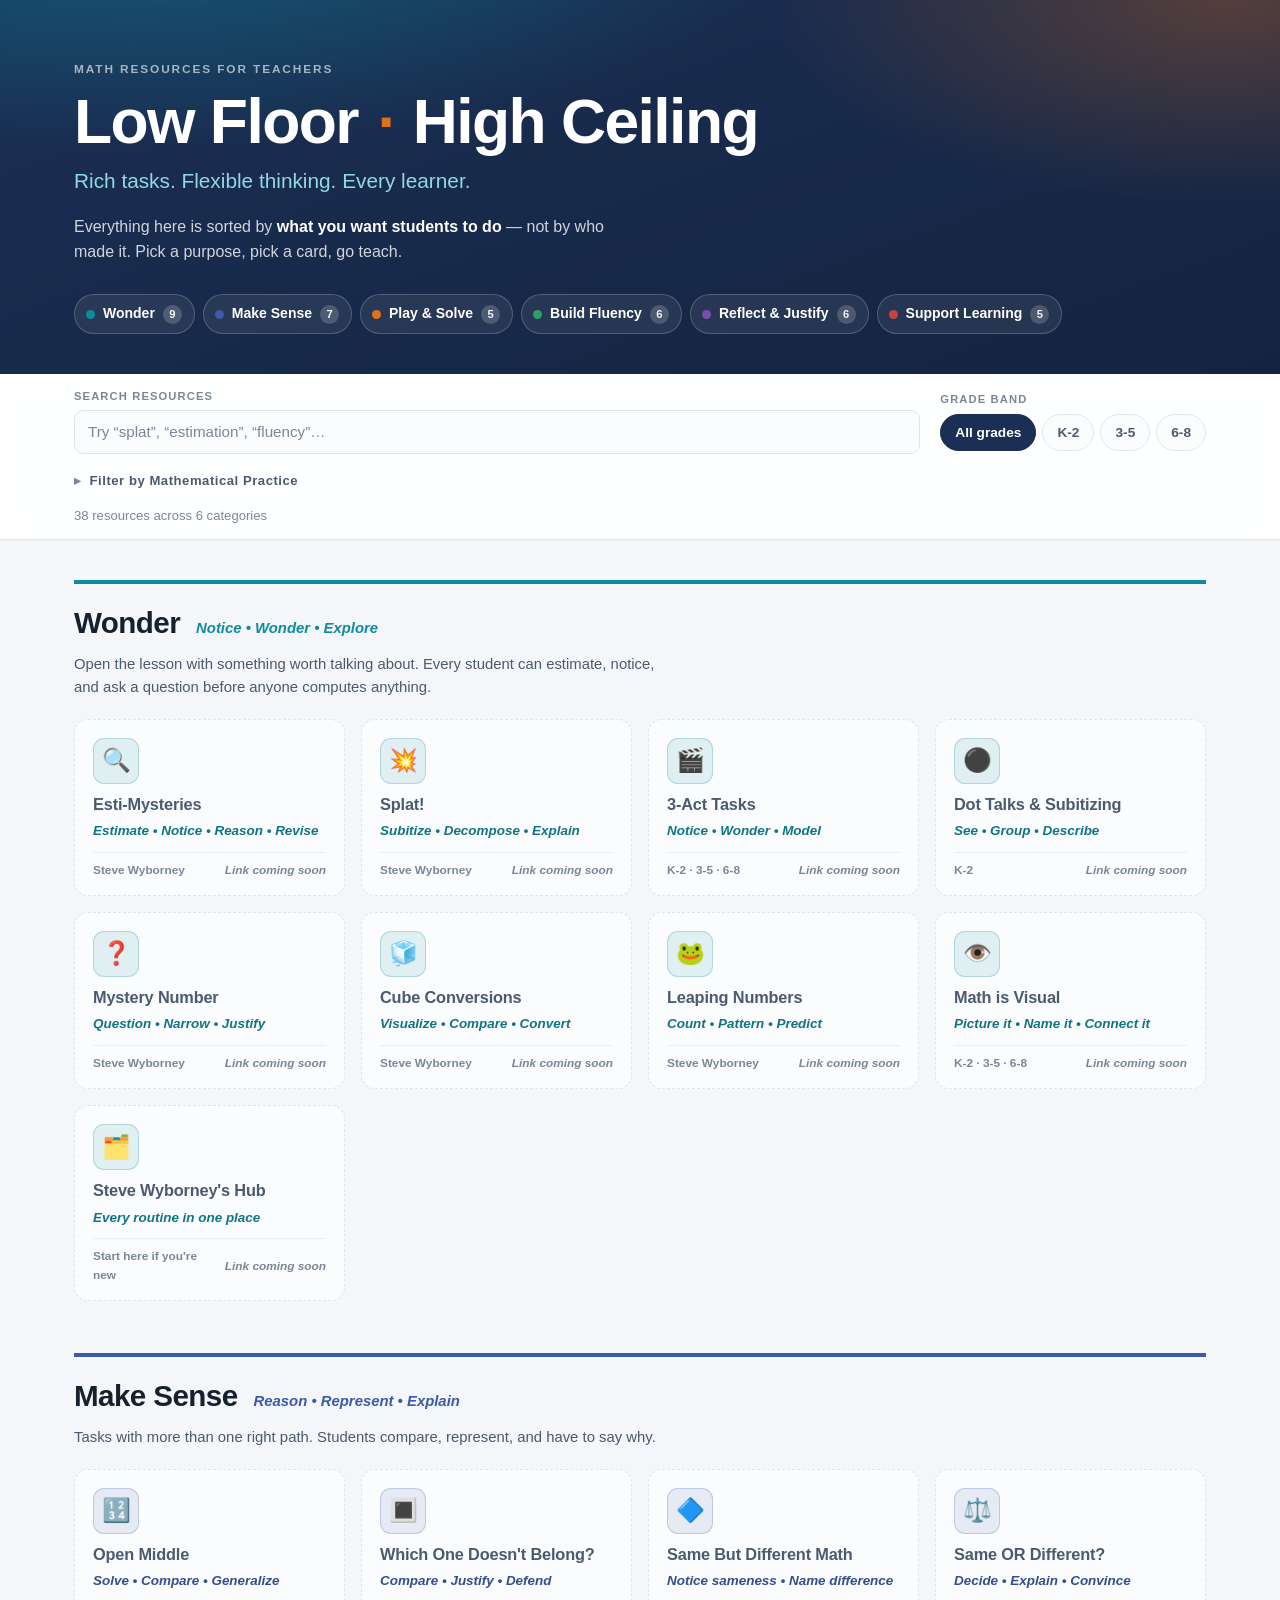
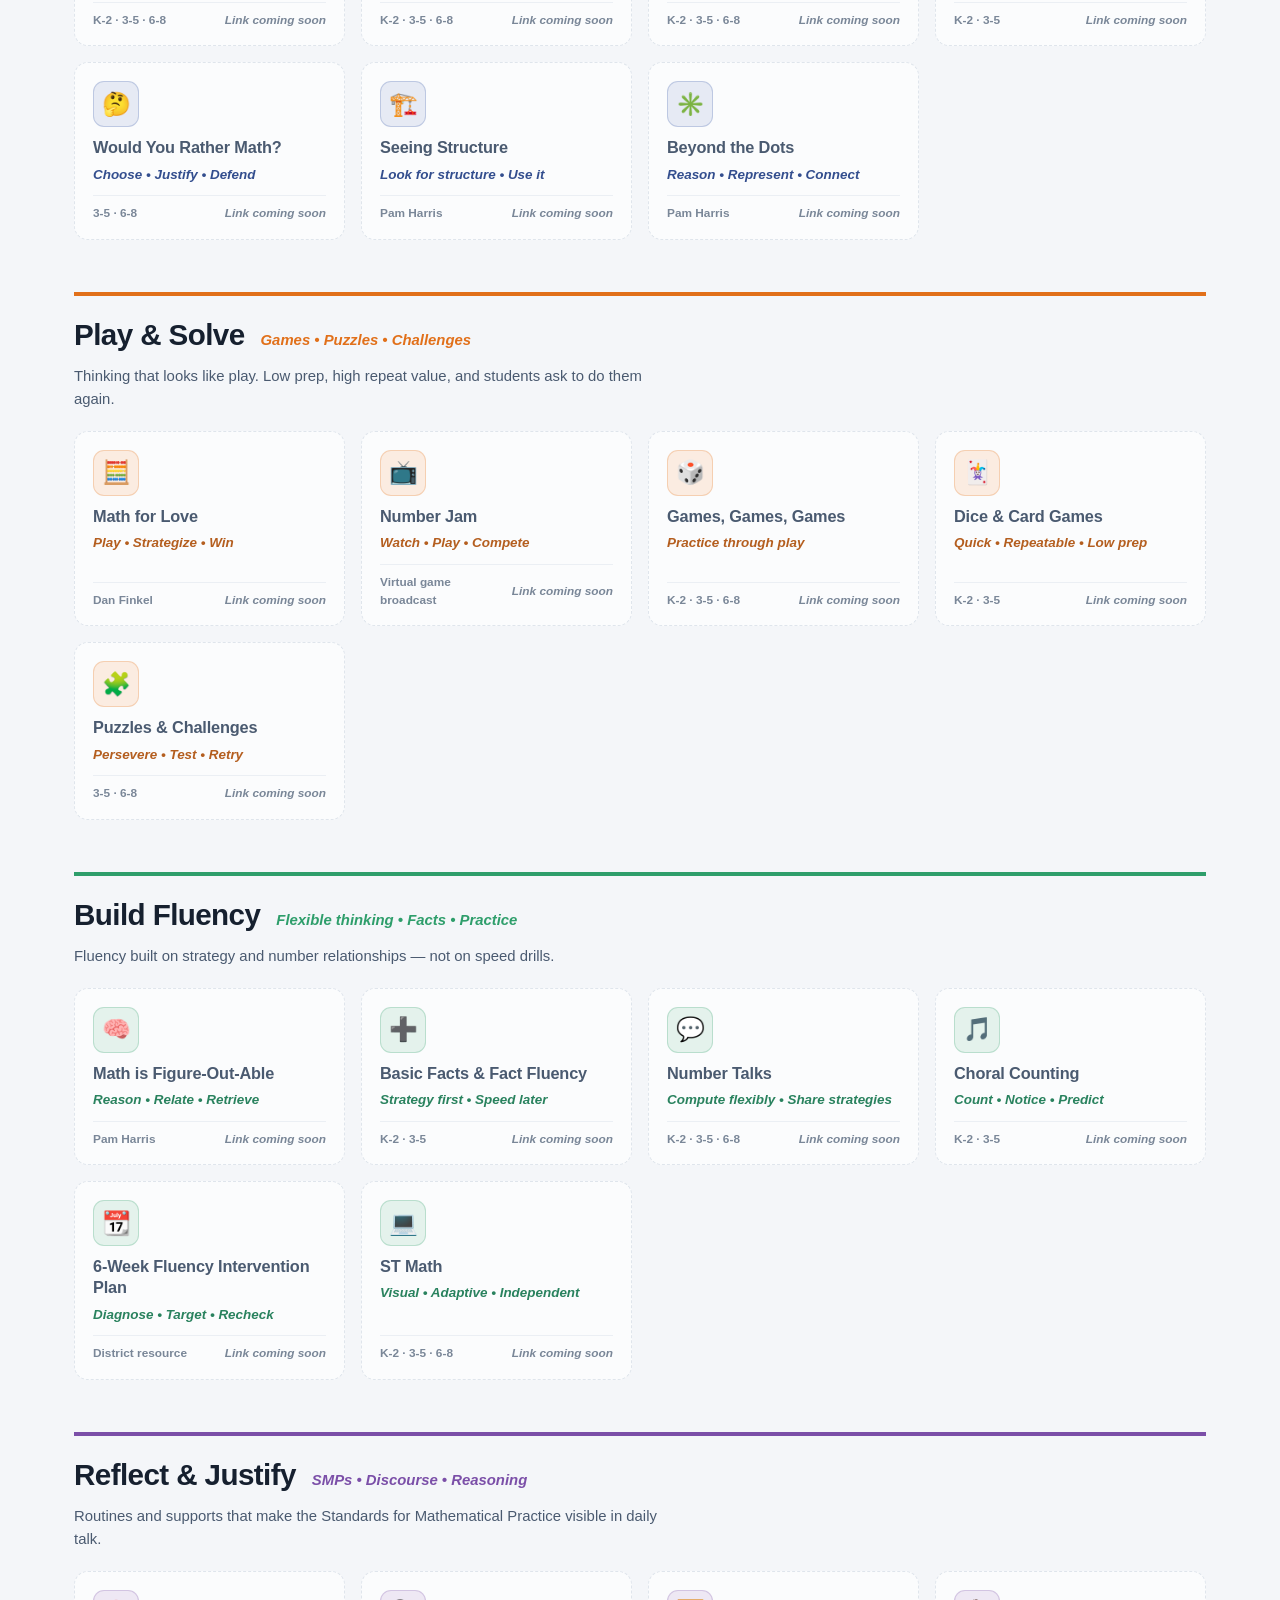
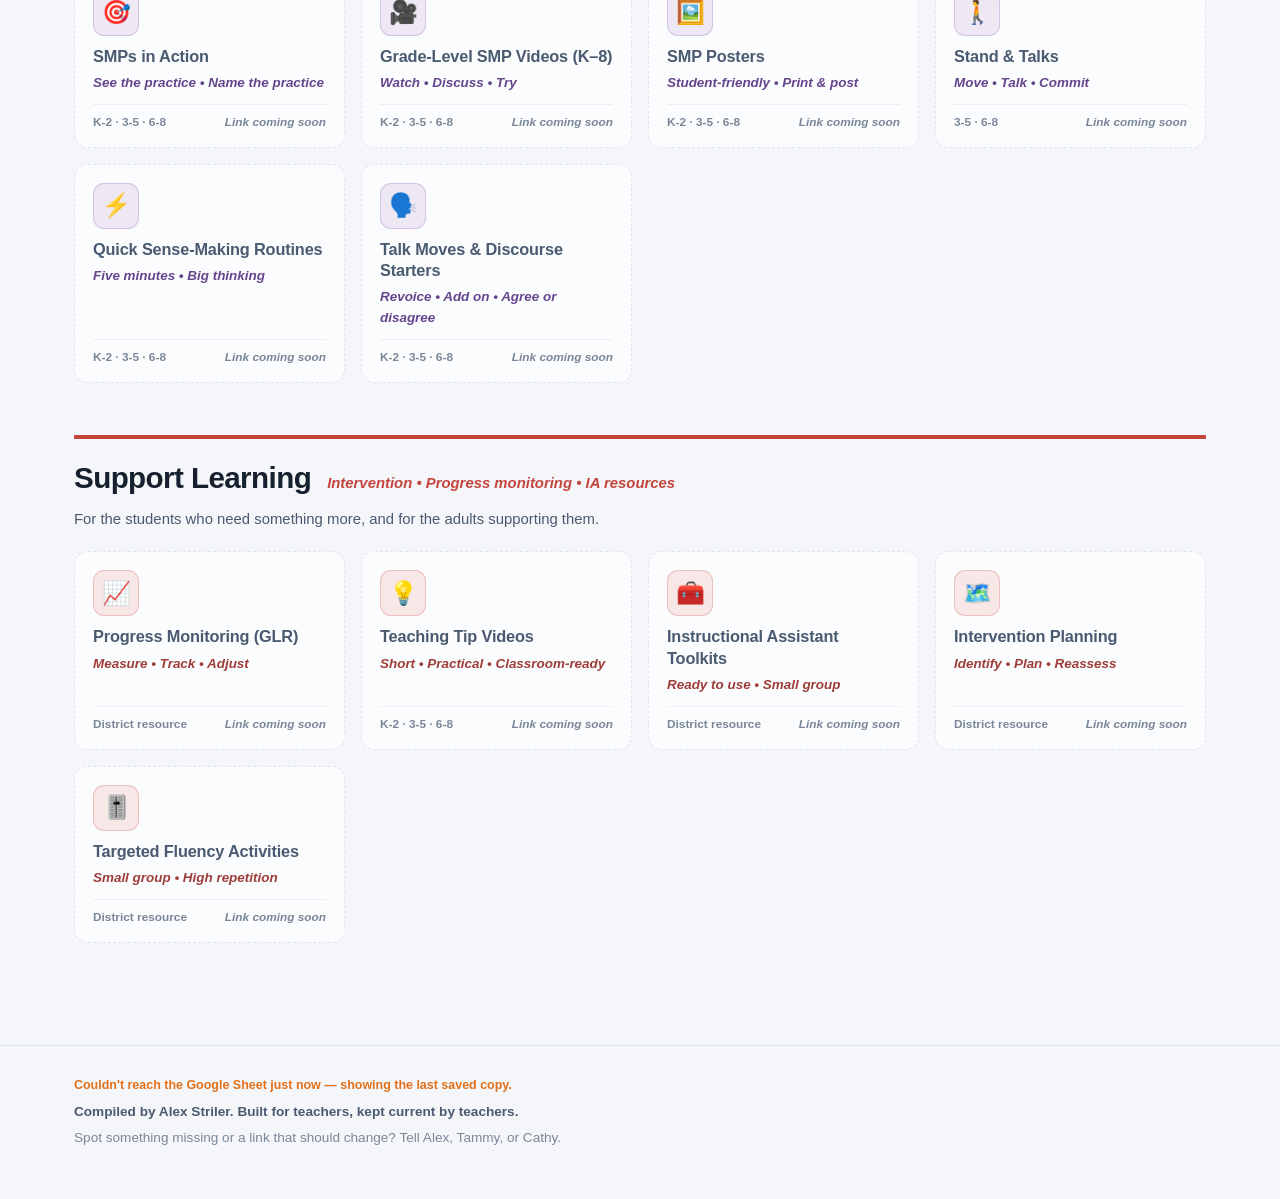
==== index.html @ d96eeb0e "Low Floor / High Ceiling teacher resource page Replaces the old Canva page with a structure organize" ====
<!doctype html>
<html lang="en">
<head>
<meta charset="utf-8">
<meta name="viewport" content="width=device-width, initial-scale=1">
<title>Low Floor · High Ceiling — Math Resources for Teachers</title>
<meta name="description" content="Math routines, tasks, games and supports for K–8 teachers, organized by what you want students to do.">
<link rel="stylesheet" href="assets/styles.css">
<link rel="icon" href="data:image/svg+xml,<svg xmlns='http://www.w3.org/2000/svg' viewBox='0 0 100 100'><text y='.9em' font-size='90'>📐</text></svg>">
</head>
<body>

<a class="skip-link" href="#main">Skip to resources</a>

<header class="hero">
  <div class="wrap">
    <p class="hero__eyebrow">Math Resources for Teachers</p>
    <h1 class="hero__title">Low Floor <span aria-hidden="true">·</span> High Ceiling</h1>
    <p class="hero__sub">Rich tasks. Flexible thinking. Every learner.</p>
    <p class="hero__lede">Everything here is sorted by <strong>what you want students to do</strong> &mdash; not by who made it. Pick a purpose, pick a card, go teach.</p>
    <nav class="jumpnav" id="jumpnav" aria-label="Jump to a category"></nav>
  </div>
</header>

<div class="controls" id="controls">
  <div class="wrap controls__inner">

    <div class="controls__row controls__row--primary">
      <div class="search">
        <label class="search__label" for="search">Search resources</label>
        <input type="search" id="search" class="search__input" placeholder="Try “splat”, “estimation”, “fluency”…" autocomplete="off">
      </div>

      <div class="filtergroup" role="group" aria-label="Filter by grade band">
        <span class="filtergroup__label">Grade band</span>
        <div class="chips" id="grade-chips"></div>
      </div>

      <button type="button" class="btn-clear" id="clear" hidden>Clear filters</button>
    </div>

    <details class="smp" id="smp-details">
      <summary class="smp__summary">
        <span class="smp__summary-text">Filter by Mathematical Practice</span>
        <span class="smp__count" id="smp-count" hidden></span>
      </summary>
      <div class="smp__body">
        <p class="smp__intro">The 8 Standards for Mathematical Practice. Choose one to see every resource that builds it.</p>
        <div class="chips chips--smp" id="smp-chips" role="group" aria-label="Filter by Standard for Mathematical Practice"></div>
      </div>
    </details>

    <p class="resultcount" id="resultcount" role="status" aria-live="polite"></p>
  </div>
</div>

<main id="main">
  <div class="wrap">
    <div id="sections"></div>

    <p class="noresults" id="noresults" hidden>
      Nothing matches those filters yet.
      <button type="button" class="linkbtn" id="noresults-clear">Clear them and start over</button>
    </p>
  </div>
</main>

<footer class="footer">
  <div class="wrap">
    <p class="footer__status" id="datastatus"></p>
    <p class="footer__credit">Compiled by Alex Striler. Built for teachers, kept current by teachers.</p>
    <p class="footer__note">Spot something missing or a link that should change? Tell Alex, Tammy, or Cathy.</p>
  </div>
</footer>

<script src="data/fallback.js"></script>
<script src="assets/app.js"></script>
</body>
</html>
---- assets/styles.css ----
/* ==========================================================================
   TAMKAT — Low Floor / High Ceiling
   Design notes: navy + teal + orange, carried over from the original Canva
   page so it still feels like the same resource, but on a calmer grid.
   ========================================================================== */

:root {
  --navy:        #1B2F55;
  --navy-deep:   #142440;
  --teal:        #0E8C9E;
  --orange:      #E1701A;

  --bg:          #F4F6F9;
  --surface:     #FFFFFF;
  --surface-alt: #FBFCFD;
  --ink:         #16202F;
  --ink-soft:    #4A5A70;
  --ink-faint:   #7A8798;
  --line:        #DFE5EC;
  --line-soft:   #EBEFF4;

  --accent:      var(--teal);

  --radius:      14px;
  --radius-sm:   9px;
  --shadow:      0 1px 2px rgba(20, 36, 64, .06), 0 4px 14px rgba(20, 36, 64, .06);
  --shadow-lift: 0 4px 8px rgba(20, 36, 64, .09), 0 14px 30px rgba(20, 36, 64, .12);

  --wrap:        1180px;
  --font: "Inter", -apple-system, BlinkMacSystemFont, "Segoe UI", Roboto, "Helvetica Neue", Arial, sans-serif;
}

@media (prefers-color-scheme: dark) {
  :root {
    --bg:          #10161F;
    --surface:     #1A222E;
    --surface-alt: #202936;
    --ink:         #EAEFF6;
    --ink-soft:    #AEBCCD;
    --ink-faint:   #8494A8;
    --line:        #2C384A;
    --line-soft:   #232E3D;
    --navy:        #16243D;
    --navy-deep:   #0E1727;
    --shadow:      0 1px 2px rgba(0,0,0,.4), 0 4px 14px rgba(0,0,0,.3);
    --shadow-lift: 0 4px 8px rgba(0,0,0,.45), 0 14px 30px rgba(0,0,0,.45);
  }
}

*, *::before, *::after { box-sizing: border-box; }

body {
  margin: 0;
  font-family: var(--font);
  background: var(--bg);
  color: var(--ink);
  line-height: 1.55;
  -webkit-font-smoothing: antialiased;
}

.wrap { width: 100%; max-width: var(--wrap); margin: 0 auto; padding: 0 24px; }

.skip-link {
  position: absolute; left: -9999px; top: 0;
  background: var(--orange); color: #fff; padding: 12px 18px; z-index: 100;
  border-radius: 0 0 var(--radius-sm) 0; font-weight: 600; text-decoration: none;
}
.skip-link:focus { left: 0; }

:where(a, button, input, summary):focus-visible {
  outline: 3px solid var(--orange);
  outline-offset: 3px;
  border-radius: 4px;
}

/* ---------- Hero ---------------------------------------------------------- */

.hero {
  background:
    radial-gradient(1100px 420px at 12% -30%, rgba(14,140,158,.55), transparent 62%),
    radial-gradient(760px 340px at 96% 0%, rgba(225,112,26,.30), transparent 60%),
    linear-gradient(160deg, var(--navy) 0%, var(--navy-deep) 100%);
  color: #fff;
  padding: 60px 0 40px;
}

.hero__eyebrow {
  margin: 0 0 12px;
  font-size: .74rem; font-weight: 700; letter-spacing: .16em; text-transform: uppercase;
  color: rgba(255,255,255,.62);
}

.hero__title {
  margin: 0;
  font-size: clamp(2.1rem, 6vw, 3.9rem);
  font-weight: 800; letter-spacing: -.025em; line-height: 1.03;
}
.hero__title span { color: var(--orange); padding: 0 .06em; }

.hero__sub {
  margin: 10px 0 0;
  font-size: clamp(1rem, 2.3vw, 1.3rem);
  font-weight: 500; color: #8FD9E3;
}

.hero__lede {
  margin: 18px 0 0;
  max-width: 62ch;
  color: rgba(255,255,255,.80);
  font-size: 1rem;
}
.hero__lede strong { color: #fff; font-weight: 650; }

.jumpnav { display: flex; flex-wrap: wrap; gap: 8px; margin-top: 30px; }

/* Each pill is also a hover menu. z-index has to beat the sticky filter bar
   (20) so the bubble isn't clipped by it. */
.catnav__item { position: relative; z-index: 1; }
.catnav__item:hover,
.catnav__item:focus-within,
.catnav__item.is-open { z-index: 50; }

.catnav__pill {
  display: inline-flex; align-items: center; gap: 8px;
  padding: 8px 12px 8px 11px;
  border: 1px solid rgba(255,255,255,.20);
  border-radius: 999px;
  background: rgba(255,255,255,.07);
  color: #fff; text-decoration: none;
  font-size: .875rem; font-weight: 600;
  transition: background .15s ease, border-color .15s ease, transform .15s ease;
}

.catnav__item:hover .catnav__pill,
.catnav__item:focus-within .catnav__pill,
.catnav__item.is-open .catnav__pill {
  background: color-mix(in srgb, var(--cat) 60%, transparent);
  border-color: color-mix(in srgb, var(--cat) 90%, #fff);
  transform: translateY(-1px);
}

.catnav__pill .dot { width: 9px; height: 9px; border-radius: 50%; background: var(--dot, #fff); flex: none; }

.catnav__badge {
  font-size: .7rem; font-weight: 800;
  min-width: 19px; text-align: center;
  padding: 1px 6px; border-radius: 999px;
  background: rgba(255,255,255,.18); color: rgba(255,255,255,.92);
}

/* ---------- The bubble ---------- */

.catnav__pop {
  position: absolute; top: calc(100% + 10px); left: 0;
  width: min(340px, calc(100vw - 40px));
  padding: 14px 8px 8px;
  background: var(--surface);
  color: var(--ink);
  border: 1px solid var(--line);
  border-radius: var(--radius);
  box-shadow: 0 10px 20px rgba(10,20,40,.16), 0 24px 60px rgba(10,20,40,.28);
  opacity: 0; visibility: hidden;
  transform: translateY(-6px);
  transition: opacity .14s ease, transform .14s ease, visibility .14s;
  border-top: 4px solid var(--cat);
}

.catnav__item:hover .catnav__pop,
.catnav__item:focus-within .catnav__pop,
.catnav__item.is-open .catnav__pop {
  opacity: 1; visibility: visible; transform: translateY(0);
}

/* little arrow pointing back at the pill */
.catnav__pop::before {
  content: ""; position: absolute; top: -7px; left: 22px;
  width: 12px; height: 12px;
  background: var(--cat);
  clip-path: polygon(50% 0, 100% 100%, 0 100%);
}

.catnav__popsub {
  margin: 0 8px 8px;
  font-size: .72rem; font-weight: 800; letter-spacing: .08em; text-transform: uppercase;
  color: var(--cat);
}

.catnav__list {
  list-style: none; margin: 0; padding: 0;
  max-height: min(70vh, 520px); overflow-y: auto;
}

.catnav__row {
  display: flex; align-items: center; gap: 10px; width: 100%;
  padding: 7px 8px;
  border: 0; border-radius: var(--radius-sm);
  background: none; text-align: left;
  font: inherit; color: inherit; text-decoration: none;
  cursor: pointer;
}
.catnav__row:hover { background: color-mix(in srgb, var(--cat) 11%, var(--surface)); }

.catnav__rowicon { font-size: 1.05rem; flex: none; width: 22px; text-align: center; }
.catnav__rowtext { display: flex; flex-direction: column; min-width: 0; flex: 1; }
.catnav__rowtitle { font-size: .875rem; font-weight: 650; line-height: 1.25; }
.catnav__rowlens {
  font-size: .74rem; font-style: italic;
  color: var(--ink-faint);
  overflow: hidden; text-overflow: ellipsis; white-space: nowrap;
}

.catnav__soon {
  flex: none;
  font-size: .62rem; font-weight: 800; letter-spacing: .06em; text-transform: uppercase;
  color: var(--ink-faint);
  border: 1px solid var(--line); border-radius: 4px; padding: 1px 5px;
}

.catnav__none { padding: 8px; font-size: .84rem; color: var(--ink-faint); }

.catnav__all {
  display: block; margin-top: 6px; padding: 9px 8px 6px;
  border-top: 1px solid var(--line-soft);
  font-size: .78rem; font-weight: 700;
  color: var(--cat); text-decoration: none;
}
.catnav__all:hover { text-decoration: underline; }

/* Landing on a card from the bubble — a brief pulse so you spot it. */
@keyframes cardflash {
  0%   { box-shadow: 0 0 0 0 color-mix(in srgb, var(--cat) 70%, transparent); }
  100% { box-shadow: 0 0 0 14px transparent; }
}
.card--flash {
  animation: cardflash 1.1s ease-out 2;
  border-color: var(--cat);
}

/* ---------- Controls ------------------------------------------------------ */

.controls {
  position: sticky; top: 0; z-index: 20;
  background: color-mix(in srgb, var(--surface) 92%, transparent);
  backdrop-filter: saturate(160%) blur(10px);
  border-bottom: 1px solid var(--line);
  box-shadow: 0 1px 0 rgba(20,36,64,.03);
}

.controls__inner { padding-top: 14px; padding-bottom: 12px; }

.controls__row--primary {
  display: flex; flex-wrap: wrap; align-items: center; gap: 14px 20px;
}

.search { flex: 1 1 260px; min-width: 220px; position: relative; }
.search__label {
  display: block; font-size: .7rem; font-weight: 700; letter-spacing: .1em;
  text-transform: uppercase; color: var(--ink-faint); margin-bottom: 5px;
}
.search__input {
  width: 100%;
  padding: 9px 13px;
  font: inherit; font-size: .95rem;
  color: var(--ink);
  background: var(--surface-alt);
  border: 1.5px solid var(--line);
  border-radius: var(--radius-sm);
}
.search__input::placeholder { color: var(--ink-faint); }
.search__input:focus { border-color: var(--teal); background: var(--surface); }

.filtergroup__label {
  display: block; font-size: .7rem; font-weight: 700; letter-spacing: .1em;
  text-transform: uppercase; color: var(--ink-faint); margin-bottom: 5px;
}

.chips { display: flex; flex-wrap: wrap; gap: 6px; }

.chip {
  font: inherit; font-size: .855rem; font-weight: 600;
  padding: 7px 14px;
  border: 1.5px solid var(--line);
  border-radius: 999px;
  background: var(--surface-alt);
  color: var(--ink-soft);
  cursor: pointer;
  transition: border-color .13s ease, background .13s ease, color .13s ease;
  white-space: nowrap;
}
.chip:hover { border-color: var(--ink-faint); color: var(--ink); }
.chip[aria-pressed="true"] {
  background: var(--navy); border-color: var(--navy); color: #fff;
}
@media (prefers-color-scheme: dark) {
  .chip[aria-pressed="true"] { background: var(--teal); border-color: var(--teal); color: #06222A; }
}

.chips--smp .chip { padding: 6px 12px; font-size: .82rem; }
.chip__num { font-weight: 800; margin-right: 6px; opacity: .85; }

.btn-clear {
  font: inherit; font-size: .85rem; font-weight: 650;
  padding: 8px 15px;
  border-radius: 999px;
  border: 1.5px solid var(--orange);
  background: transparent; color: var(--orange);
  cursor: pointer; align-self: flex-end;
}
.btn-clear:hover { background: var(--orange); color: #fff; }

.smp { margin-top: 12px; }
.smp__summary {
  display: inline-flex; align-items: center; gap: 8px;
  cursor: pointer; list-style: none;
  font-size: .82rem; font-weight: 700; letter-spacing: .04em;
  color: var(--ink-soft);
  padding: 5px 0;
}
.smp__summary::-webkit-details-marker { display: none; }
.smp__summary::before {
  content: "▸"; font-size: .8rem; color: var(--ink-faint);
  transition: transform .15s ease; display: inline-block;
}
.smp[open] .smp__summary::before { transform: rotate(90deg); }
.smp__summary:hover { color: var(--ink); }
.smp__count {
  background: var(--orange); color: #fff;
  border-radius: 999px; padding: 1px 8px; font-size: .72rem; font-weight: 800;
}
.smp__body { padding: 4px 0 10px 18px; }
.smp__intro { margin: 0 0 9px; font-size: .82rem; color: var(--ink-faint); }

.resultcount {
  margin: 10px 0 0;
  font-size: .82rem; color: var(--ink-faint);
  min-height: 1.2em;
}

/* ---------- Sections ------------------------------------------------------ */

main { padding: 40px 0 20px; }

.section { margin-bottom: 52px; scroll-margin-top: 150px; }
.section[hidden] { display: none; }

.section__head {
  border-top: 4px solid var(--cat, var(--teal));
  padding-top: 16px;
  margin-bottom: 20px;
}

.section__headline {
  display: flex; flex-wrap: wrap; align-items: baseline; gap: 4px 16px;
}

.section__title {
  margin: 0;
  font-size: clamp(1.35rem, 3.2vw, 1.85rem);
  font-weight: 800; letter-spacing: -.02em;
  color: var(--ink);
}

.section__subtitle {
  margin: 0;
  font-size: .93rem; font-weight: 650; font-style: italic;
  color: var(--cat, var(--teal));
}

.section__blurb {
  margin: 7px 0 0;
  max-width: 72ch;
  font-size: .93rem; color: var(--ink-soft);
}

.grid {
  display: grid;
  grid-template-columns: repeat(auto-fill, minmax(258px, 1fr));
  gap: 16px;
}

/* ---------- Cards --------------------------------------------------------- */

.card {
  display: flex; flex-direction: column;
  gap: 10px;
  padding: 18px 18px 16px;
  background: var(--surface);
  border: 1px solid var(--line);
  border-radius: var(--radius);
  box-shadow: var(--shadow);
  text-decoration: none;
  color: inherit;
  position: relative;
  overflow: hidden;
  transition: transform .16s ease, box-shadow .16s ease, border-color .16s ease;
}

.card::before {
  content: ""; position: absolute; inset: 0 auto 0 0; width: 4px;
  background: var(--cat, var(--teal));
  opacity: 0; transition: opacity .16s ease;
}

a.card:hover {
  transform: translateY(-3px);
  box-shadow: var(--shadow-lift);
  border-color: color-mix(in srgb, var(--cat, var(--teal)) 45%, var(--line));
}
a.card:hover::before { opacity: 1; }

.card__icon {
  width: 46px; height: 46px; flex: none;
  display: grid; place-items: center;
  font-size: 1.45rem; line-height: 1;
  border-radius: 11px;
  background: color-mix(in srgb, var(--cat, var(--teal)) 13%, var(--surface));
  border: 1px solid color-mix(in srgb, var(--cat, var(--teal)) 24%, transparent);
}

.card__title {
  margin: 0;
  font-size: 1.02rem; font-weight: 700; letter-spacing: -.01em;
  line-height: 1.3;
}

.card__lens {
  margin: -4px 0 0;
  font-size: .84rem; font-style: italic; font-weight: 550;
  color: color-mix(in srgb, var(--cat, var(--teal)) 78%, var(--ink));
}

.card__foot {
  margin-top: auto; padding-top: 8px;
  display: flex; align-items: center; justify-content: space-between; gap: 10px;
  border-top: 1px solid var(--line-soft);
  font-size: .74rem; color: var(--ink-faint);
}

.card__note { font-weight: 600; }

.card__go {
  font-weight: 700; color: var(--cat, var(--teal));
  white-space: nowrap;
}

.card__tags { display: flex; flex-wrap: wrap; gap: 4px; }
.tag {
  font-size: .68rem; font-weight: 700; letter-spacing: .03em;
  padding: 2px 7px; border-radius: 5px;
  background: var(--surface-alt); border: 1px solid var(--line-soft);
  color: var(--ink-faint);
}
.tag--on {
  background: color-mix(in srgb, var(--orange) 15%, var(--surface));
  border-color: color-mix(in srgb, var(--orange) 40%, transparent);
  color: var(--orange);
}

/* Cards with no link yet — visibly "not ready", but still findable */
.card--nolink {
  border-style: dashed;
  background: var(--surface-alt);
  box-shadow: none;
}
.card--nolink .card__title { color: var(--ink-soft); }
.card--nolink .card__go { color: var(--ink-faint); font-weight: 600; font-style: italic; }

/* Filtered-out categories shrink to a whisper rather than eating the screen. */
.section--empty { margin-bottom: 26px; }
.section--empty .section__head { margin-bottom: 8px; opacity: .55; }
.section--empty .section__blurb { display: none; }
.section--empty .section__title { font-size: 1.15rem; }

.section__empty {
  margin: 0;
  font-size: .84rem; font-style: italic; color: var(--ink-faint);
}

.noresults {
  text-align: center; padding: 60px 20px;
  font-size: 1.05rem; color: var(--ink-soft);
}

.linkbtn {
  font: inherit; font-size: inherit; font-weight: 700;
  background: none; border: 0; padding: 0;
  color: var(--orange); cursor: pointer; text-decoration: underline;
}

/* ---------- Footer -------------------------------------------------------- */

.footer {
  margin-top: 30px;
  padding: 30px 0 46px;
  border-top: 1px solid var(--line);
  color: var(--ink-faint);
  font-size: .85rem;
}
.footer p { margin: 0 0 5px; }
.footer__credit { font-weight: 650; color: var(--ink-soft); }
.footer__status { font-size: .78rem; }
.footer__status.is-stale { color: var(--orange); font-weight: 650; }

/* ---------- Small screens ------------------------------------------------- */

@media (max-width: 620px) {
  .wrap { padding: 0 16px; }
  .hero { padding: 40px 0 30px; }
  .hero__lede { font-size: .93rem; }
  .controls { position: static; }
  .controls__row--primary { gap: 12px; }
  .btn-clear { align-self: flex-start; }
  .grid { grid-template-columns: 1fr; gap: 10px; }
  .section { margin-bottom: 40px; }
  .card { padding: 14px 15px 12px; gap: 8px; }
  /* On phones the bubble anchors to the whole pill group instead of one pill,
     so it can't overflow the right edge of the screen. */
  .jumpnav { position: relative; }
  .catnav__item { position: static; }
  .catnav__pop { left: 0; right: 0; width: auto; }
  .catnav__pop::before { display: none; }
  .card__icon { width: 38px; height: 38px; font-size: 1.2rem; border-radius: 9px; }
}

/* ---------- Print --------------------------------------------------------- */

@media print {
  .controls, .jumpnav, .skip-link, .noresults, .btn-clear, .catnav__pop { display: none !important; }
  body { background: #fff; color: #000; }
  .hero { background: #fff; color: #000; padding: 0 0 18px; border-bottom: 2px solid #000; }
  .hero__title, .hero__lede strong { color: #000; }
  .hero__sub, .hero__lede, .hero__eyebrow { color: #333; }
  .grid { grid-template-columns: repeat(2, 1fr); gap: 8px; }
  .card { break-inside: avoid; box-shadow: none; border: 1px solid #999; padding: 10px; }
  .card__icon { display: none; }
  a.card::after { content: " (" attr(href) ")"; font-size: .65rem; color: #555; word-break: break-all; }
  .section { margin-bottom: 22px; }
}

@media (prefers-reduced-motion: reduce) {
  *, *::before, *::after { transition: none !important; animation: none !important; }
  a.card:hover { transform: none; }
}
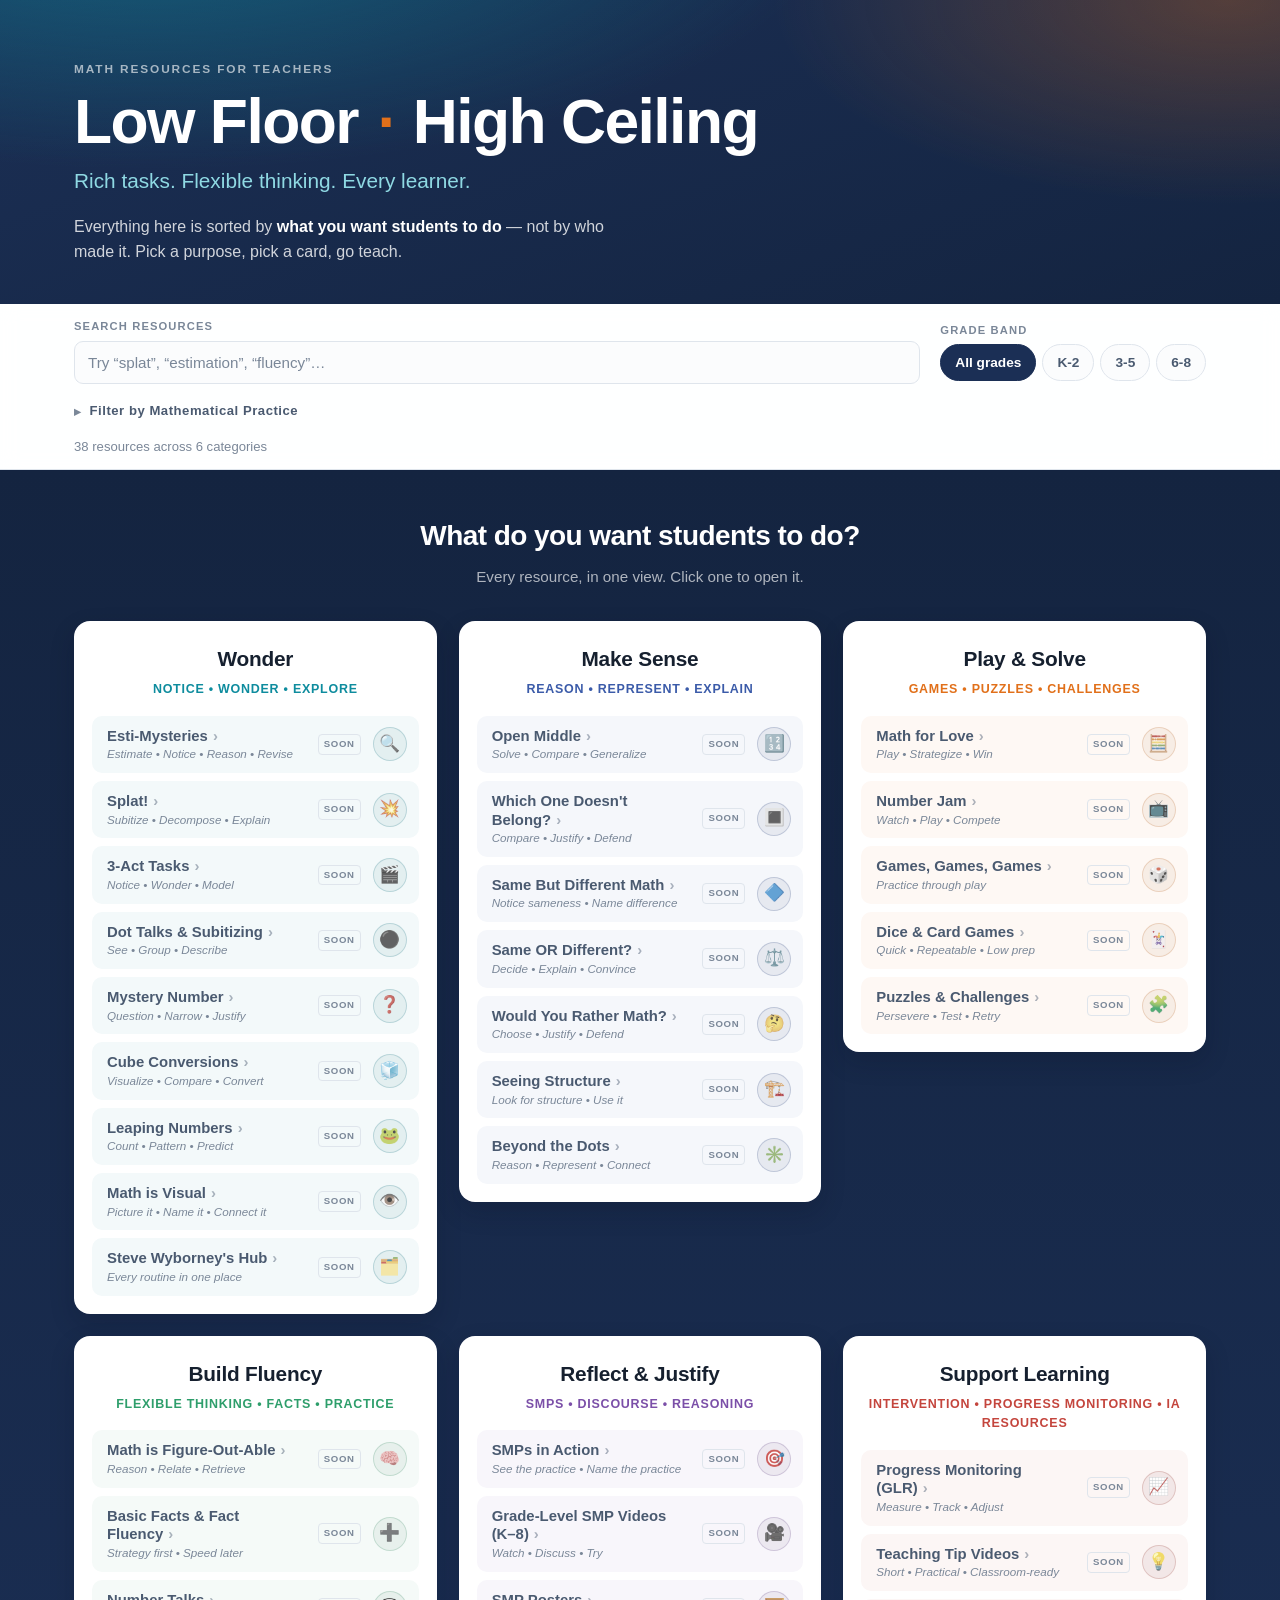
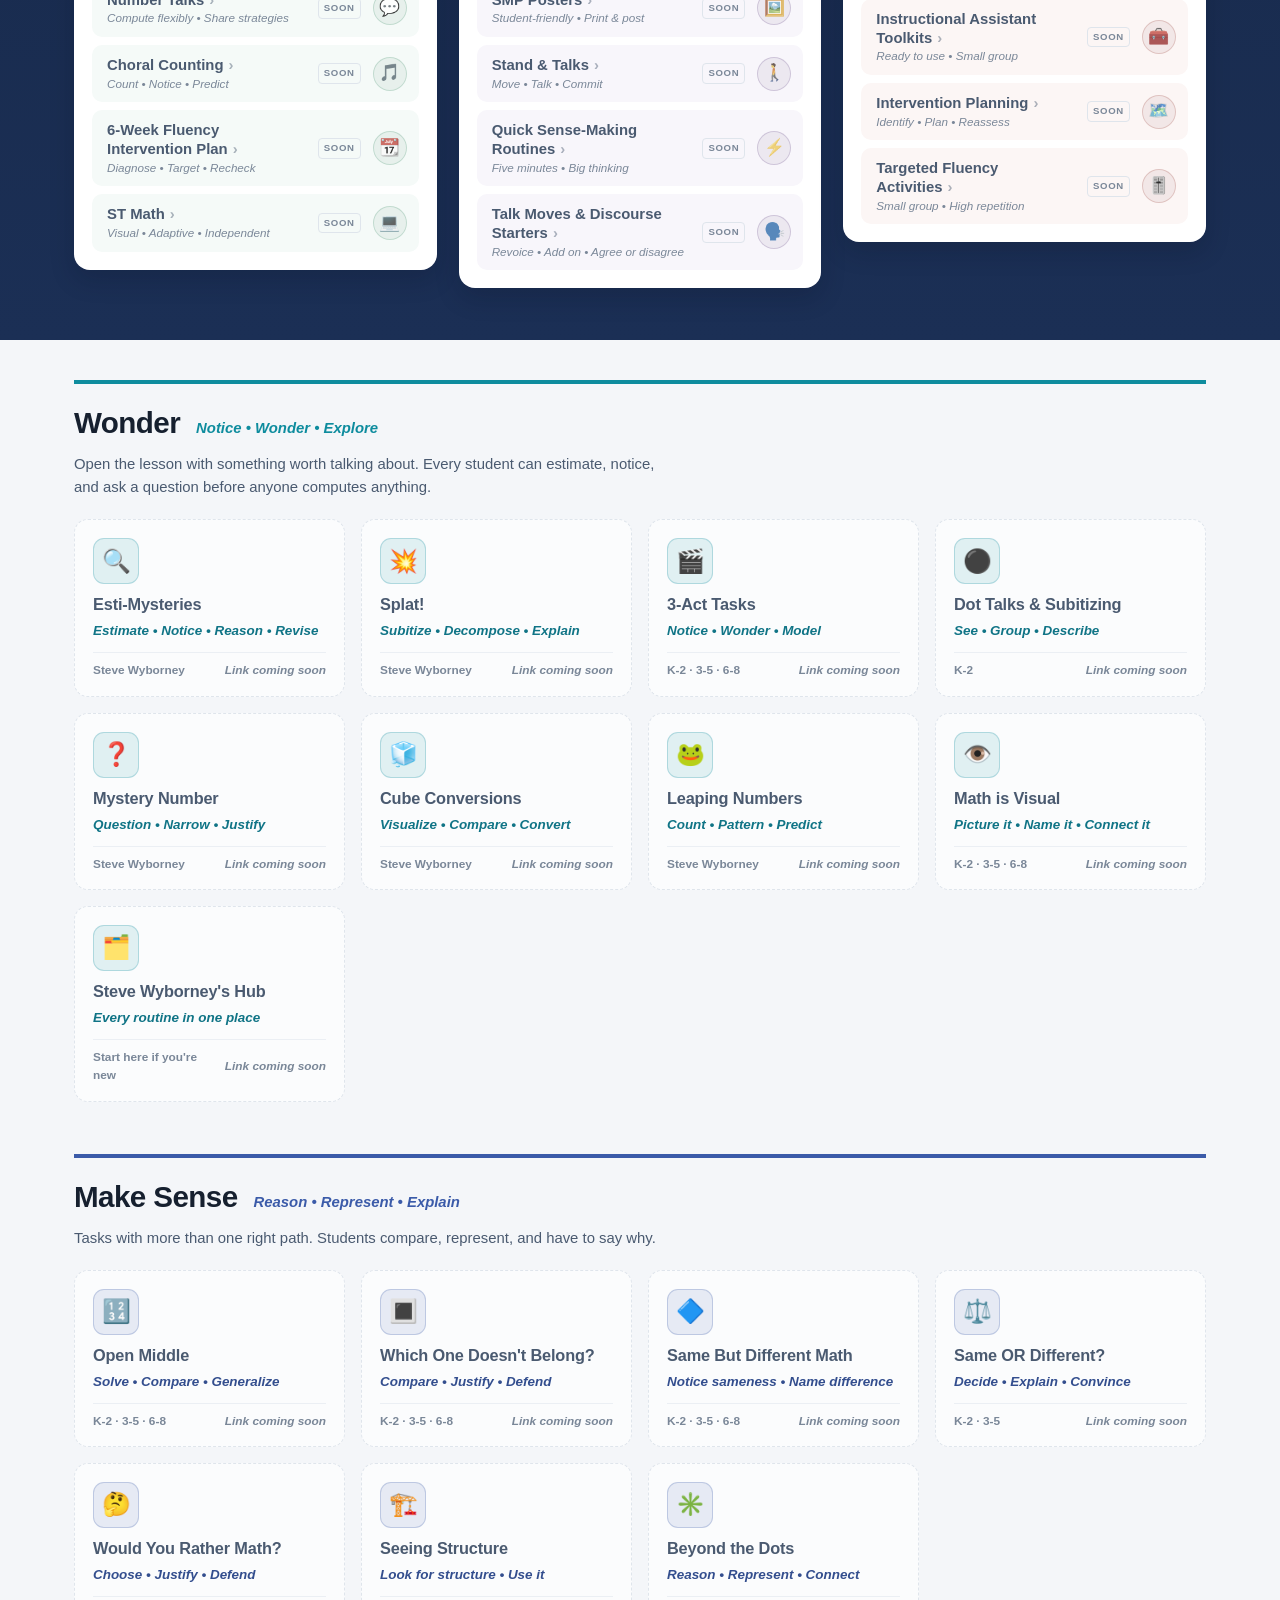
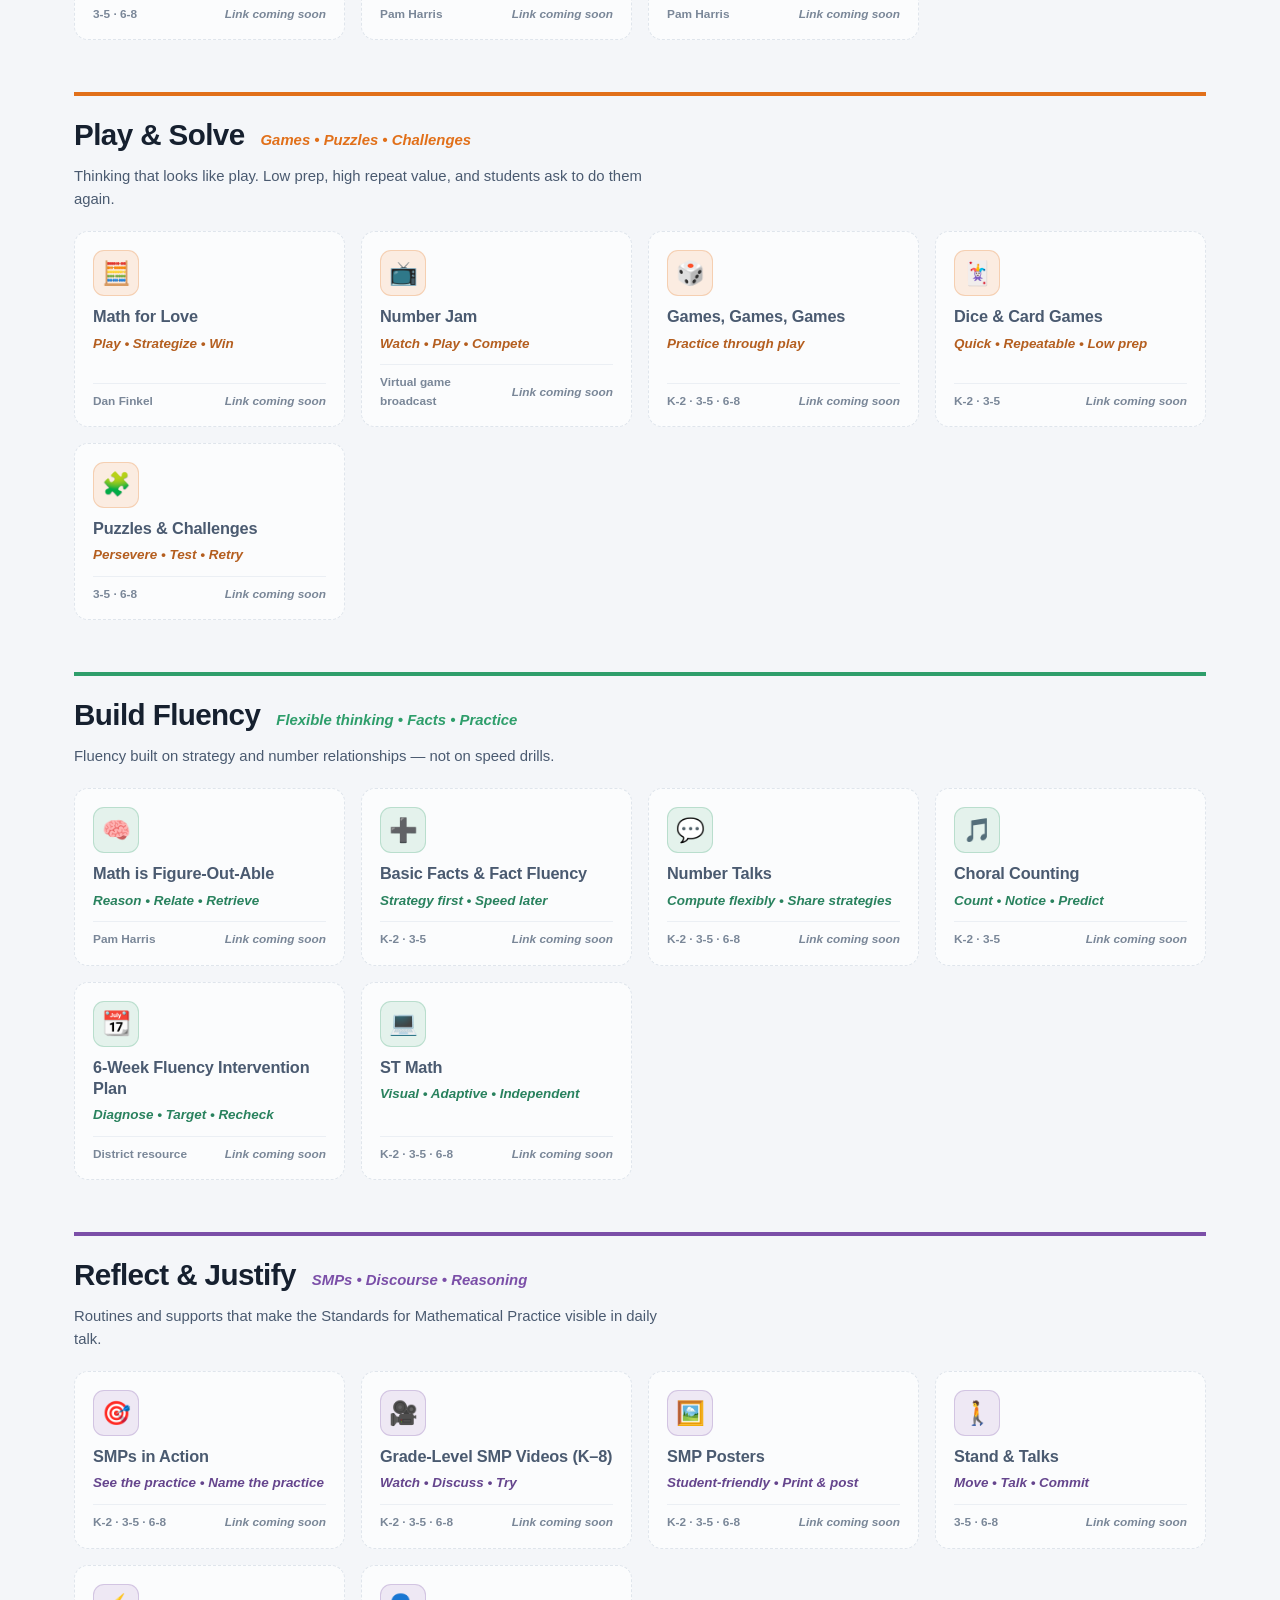
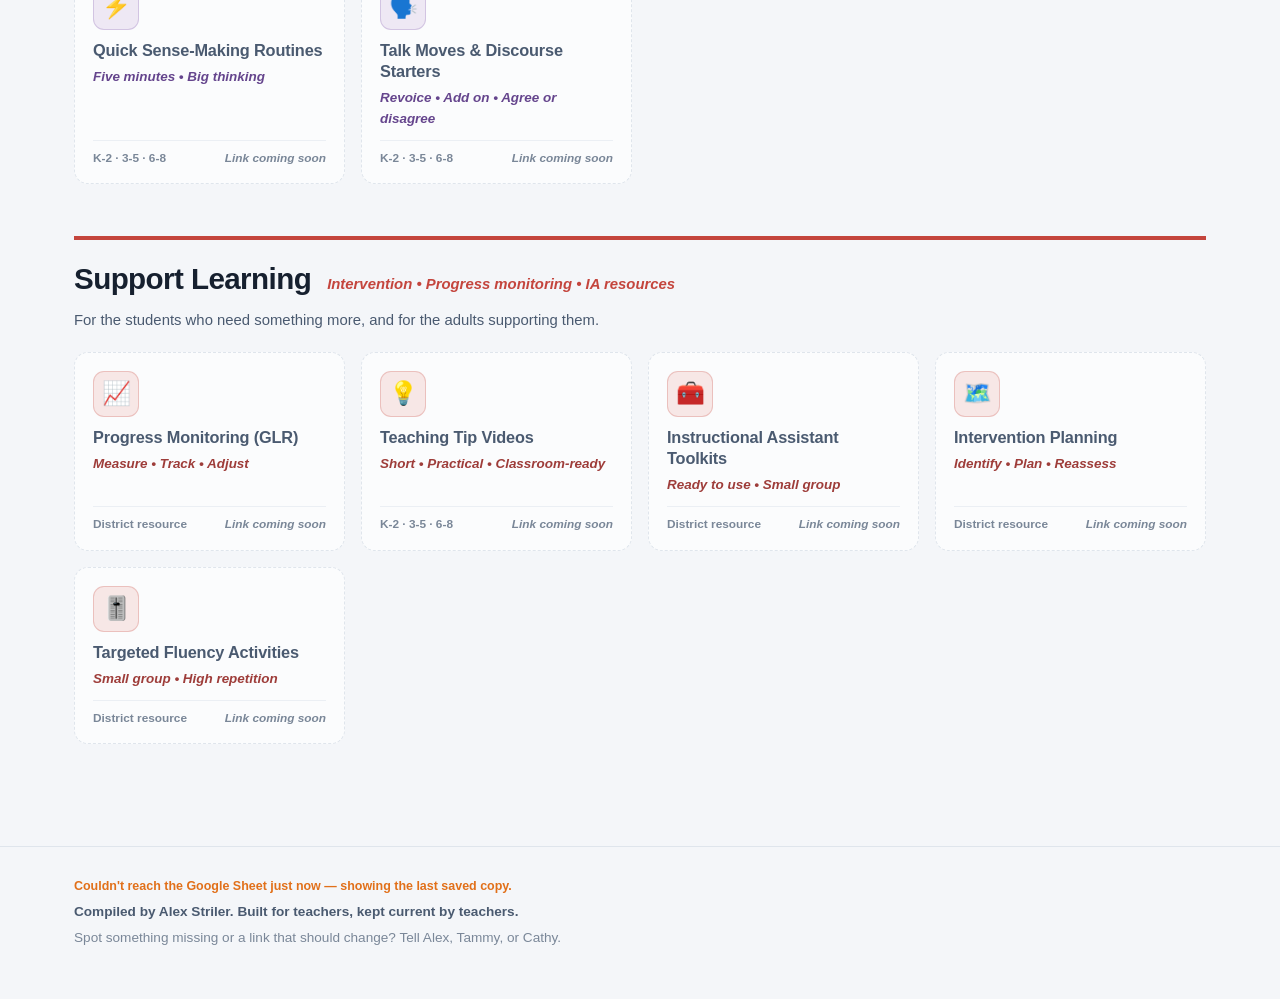
==== commit b162222f: "Replace the hover menu with an always-visible directory Each category is now a panel listing all of " ====
--- a/index.html
+++ b/index.html
@@ -18,7 +18,6 @@
     <h1 class="hero__title">Low Floor <span aria-hidden="true">·</span> High Ceiling</h1>
     <p class="hero__sub">Rich tasks. Flexible thinking. Every learner.</p>
     <p class="hero__lede">Everything here is sorted by <strong>what you want students to do</strong> &mdash; not by who made it. Pick a purpose, pick a card, go teach.</p>
-    <nav class="jumpnav" id="jumpnav" aria-label="Jump to a category"></nav>
   </div>
 </header>
 
@@ -54,6 +53,14 @@
   </div>
 </div>
 
+<section class="directory" aria-labelledby="directory-heading">
+  <div class="wrap">
+    <h2 class="directory__heading" id="directory-heading">What do you want students to do?</h2>
+    <p class="directory__sub">Every resource, in one view. Click one to open it.</p>
+    <div class="directory__grid" id="directory"></div>
+  </div>
+</section>
+
 <main id="main">
   <div class="wrap">
     <div id="sections"></div>
--- a/assets/styles.css
+++ b/assets/styles.css
@@ -111,129 +111,125 @@
 }
 .hero__lede strong { color: #fff; font-weight: 650; }
 
-.jumpnav { display: flex; flex-wrap: wrap; gap: 8px; margin-top: 30px; }
-
-/* Each pill is also a hover menu. z-index has to beat the sticky filter bar
-   (20) so the bubble isn't clipped by it. */
-.catnav__item { position: relative; z-index: 1; }
-.catnav__item:hover,
-.catnav__item:focus-within,
-.catnav__item.is-open { z-index: 50; }
-
-.catnav__pill {
-  display: inline-flex; align-items: center; gap: 8px;
-  padding: 8px 12px 8px 11px;
-  border: 1px solid rgba(255,255,255,.20);
-  border-radius: 999px;
-  background: rgba(255,255,255,.07);
-  color: #fff; text-decoration: none;
-  font-size: .875rem; font-weight: 600;
-  transition: background .15s ease, border-color .15s ease, transform .15s ease;
-}
-
-.catnav__item:hover .catnav__pill,
-.catnav__item:focus-within .catnav__pill,
-.catnav__item.is-open .catnav__pill {
-  background: color-mix(in srgb, var(--cat) 60%, transparent);
-  border-color: color-mix(in srgb, var(--cat) 90%, #fff);
-  transform: translateY(-1px);
-}
-
-.catnav__pill .dot { width: 9px; height: 9px; border-radius: 50%; background: var(--dot, #fff); flex: none; }
-
-.catnav__badge {
-  font-size: .7rem; font-weight: 800;
-  min-width: 19px; text-align: center;
-  padding: 1px 6px; border-radius: 999px;
-  background: rgba(255,255,255,.18); color: rgba(255,255,255,.92);
-}
-
-/* ---------- The bubble ---------- */
-
-.catnav__pop {
-  position: absolute; top: calc(100% + 10px); left: 0;
-  width: min(340px, calc(100vw - 40px));
-  padding: 14px 8px 8px;
+/* ---------- Directory ------------------------------------------------------
+   The main navigation. Every category is a panel on the dark band, with all of
+   its options listed underneath — nothing hidden behind a hover.
+   -------------------------------------------------------------------------- */
+
+.directory {
+  background: linear-gradient(180deg, var(--navy-deep) 0%, var(--navy) 100%);
+  padding: 44px 0 52px;
+  color: #fff;
+}
+
+.directory__heading {
+  margin: 0;
+  text-align: center;
+  font-size: clamp(1.3rem, 3vw, 1.75rem);
+  font-weight: 750; letter-spacing: -.02em;
+}
+
+.directory__sub {
+  margin: 8px 0 32px;
+  text-align: center;
+  font-size: .95rem;
+  color: rgba(255,255,255,.66);
+}
+
+.directory__grid {
+  display: grid;
+  grid-template-columns: repeat(auto-fit, minmax(310px, 1fr));
+  gap: 22px;
+  align-items: start;
+}
+
+.panel {
   background: var(--surface);
+  border-radius: 16px;
+  padding: 22px 18px 18px;
+  box-shadow: 0 10px 24px rgba(8,16,34,.20);
+  display: flex; flex-direction: column;
+}
+
+.panel__head {
+  display: block; text-align: center; text-decoration: none;
+  color: inherit;
+  padding-bottom: 16px;
+}
+
+.panel__title {
+  margin: 0;
+  font-size: 1.3rem; font-weight: 600; letter-spacing: -.01em;
   color: var(--ink);
-  border: 1px solid var(--line);
-  border-radius: var(--radius);
-  box-shadow: 0 10px 20px rgba(10,20,40,.16), 0 24px 60px rgba(10,20,40,.28);
-  opacity: 0; visibility: hidden;
-  transform: translateY(-6px);
-  transition: opacity .14s ease, transform .14s ease, visibility .14s;
-  border-top: 4px solid var(--cat);
-}
-
-.catnav__item:hover .catnav__pop,
-.catnav__item:focus-within .catnav__pop,
-.catnav__item.is-open .catnav__pop {
-  opacity: 1; visibility: visible; transform: translateY(0);
-}
-
-/* little arrow pointing back at the pill */
-.catnav__pop::before {
-  content: ""; position: absolute; top: -7px; left: 22px;
-  width: 12px; height: 12px;
-  background: var(--cat);
-  clip-path: polygon(50% 0, 100% 100%, 0 100%);
-}
-
-.catnav__popsub {
-  margin: 0 8px 8px;
-  font-size: .72rem; font-weight: 800; letter-spacing: .08em; text-transform: uppercase;
+}
+.panel__head:hover .panel__title { color: var(--cat); }
+
+.panel__sub {
+  margin: 5px 0 0;
+  font-size: .78rem; font-weight: 700; letter-spacing: .06em; text-transform: uppercase;
   color: var(--cat);
 }
 
-.catnav__list {
-  list-style: none; margin: 0; padding: 0;
-  max-height: min(70vh, 520px); overflow-y: auto;
-}
-
-.catnav__row {
-  display: flex; align-items: center; gap: 10px; width: 100%;
-  padding: 7px 8px;
-  border: 0; border-radius: var(--radius-sm);
-  background: none; text-align: left;
-  font: inherit; color: inherit; text-decoration: none;
-  cursor: pointer;
-}
-.catnav__row:hover { background: color-mix(in srgb, var(--cat) 11%, var(--surface)); }
-
-.catnav__rowicon { font-size: 1.05rem; flex: none; width: 22px; text-align: center; }
-.catnav__rowtext { display: flex; flex-direction: column; min-width: 0; flex: 1; }
-.catnav__rowtitle { font-size: .875rem; font-weight: 650; line-height: 1.25; }
-.catnav__rowlens {
-  font-size: .74rem; font-style: italic;
+.panel__list { display: flex; flex-direction: column; gap: 8px; }
+
+/* Rows echo the dashboard pattern: full-width tinted bar, name on the left,
+   round icon badge on the right. */
+.option {
+  display: flex; align-items: center; gap: 12px;
+  width: 100%;
+  padding: 11px 12px 11px 15px;
+  border: 0; border-radius: 10px;
+  background: color-mix(in srgb, var(--cat) 11%, var(--surface));
+  font: inherit; text-align: left; text-decoration: none;
+  color: inherit; cursor: pointer;
+  transition: background .14s ease, transform .14s ease;
+}
+.option:hover {
+  background: color-mix(in srgb, var(--cat) 18%, var(--surface));
+  transform: translateX(2px);
+}
+
+.option__text { display: flex; flex-direction: column; min-width: 0; flex: 1; gap: 1px; }
+
+.option__name {
+  font-size: .93rem; font-weight: 700; line-height: 1.25;
+  color: var(--cat);
+}
+.option__caret { margin-left: 5px; font-weight: 700; }
+
+.option__lens {
+  font-size: .73rem; font-style: italic; line-height: 1.35;
   color: var(--ink-faint);
-  overflow: hidden; text-overflow: ellipsis; white-space: nowrap;
-}
-
-.catnav__soon {
+}
+
+.option__badge {
   flex: none;
-  font-size: .62rem; font-weight: 800; letter-spacing: .06em; text-transform: uppercase;
+  width: 34px; height: 34px;
+  display: grid; place-items: center;
+  font-size: 1.05rem; line-height: 1;
+  border-radius: 50%;
+  background: color-mix(in srgb, var(--cat) 15%, var(--surface));
+  border: 1px solid color-mix(in srgb, var(--cat) 30%, transparent);
+}
+
+/* Waiting on a link — still listed and still clickable, just visibly not
+   finished yet. Every row looks like this until the URLs land in the Sheet. */
+.option--pending { background: color-mix(in srgb, var(--cat) 5%, var(--surface)); }
+.option--pending .option__name { color: var(--ink-soft); }
+.option--pending .option__caret { opacity: .45; }
+.option--pending .option__badge { filter: grayscale(.35); opacity: .82; }
+
+.option__soon {
+  flex: none;
+  font-size: .6rem; font-weight: 800; letter-spacing: .07em; text-transform: uppercase;
   color: var(--ink-faint);
-  border: 1px solid var(--line); border-radius: 4px; padding: 1px 5px;
-}
-
-.catnav__none { padding: 8px; font-size: .84rem; color: var(--ink-faint); }
-
-.catnav__all {
-  display: block; margin-top: 6px; padding: 9px 8px 6px;
-  border-top: 1px solid var(--line-soft);
-  font-size: .78rem; font-weight: 700;
-  color: var(--cat); text-decoration: none;
-}
-.catnav__all:hover { text-decoration: underline; }
-
-/* Landing on a card from the bubble — a brief pulse so you spot it. */
-@keyframes cardflash {
-  0%   { box-shadow: 0 0 0 0 color-mix(in srgb, var(--cat) 70%, transparent); }
-  100% { box-shadow: 0 0 0 14px transparent; }
-}
-.card--flash {
-  animation: cardflash 1.1s ease-out 2;
-  border-color: var(--cat);
+  border: 1px solid var(--line); border-radius: 4px;
+  padding: 2px 5px;
+}
+
+.panel__empty {
+  margin: 0; padding: 10px 4px;
+  font-size: .84rem; font-style: italic; color: var(--ink-faint);
 }
 
 /* ---------- Controls ------------------------------------------------------ */
@@ -471,6 +467,16 @@
 .section--empty .section__blurb { display: none; }
 .section--empty .section__title { font-size: 1.15rem; }
 
+/* Landing on a card from the directory — a brief pulse so you spot it. */
+@keyframes cardflash {
+  0%   { box-shadow: 0 0 0 0 color-mix(in srgb, var(--cat) 70%, transparent); }
+  100% { box-shadow: 0 0 0 14px transparent; }
+}
+.card--flash {
+  animation: cardflash 1.1s ease-out 2;
+  border-color: var(--cat);
+}
+
 .section__empty {
   margin: 0;
   font-size: .84rem; font-style: italic; color: var(--ink-faint);
@@ -513,19 +519,16 @@
   .grid { grid-template-columns: 1fr; gap: 10px; }
   .section { margin-bottom: 40px; }
   .card { padding: 14px 15px 12px; gap: 8px; }
-  /* On phones the bubble anchors to the whole pill group instead of one pill,
-     so it can't overflow the right edge of the screen. */
-  .jumpnav { position: relative; }
-  .catnav__item { position: static; }
-  .catnav__pop { left: 0; right: 0; width: auto; }
-  .catnav__pop::before { display: none; }
+  .directory { padding: 32px 0 38px; }
+  .directory__grid { grid-template-columns: 1fr; gap: 16px; }
+  .panel { padding: 18px 14px 14px; }
   .card__icon { width: 38px; height: 38px; font-size: 1.2rem; border-radius: 9px; }
 }
 
 /* ---------- Print --------------------------------------------------------- */
 
 @media print {
-  .controls, .jumpnav, .skip-link, .noresults, .btn-clear, .catnav__pop { display: none !important; }
+  .controls, .jumpnav, .skip-link, .noresults, .btn-clear, 
   body { background: #fff; color: #000; }
   .hero { background: #fff; color: #000; padding: 0 0 18px; border-bottom: 2px solid #000; }
   .hero__title, .hero__lede strong { color: #000; }
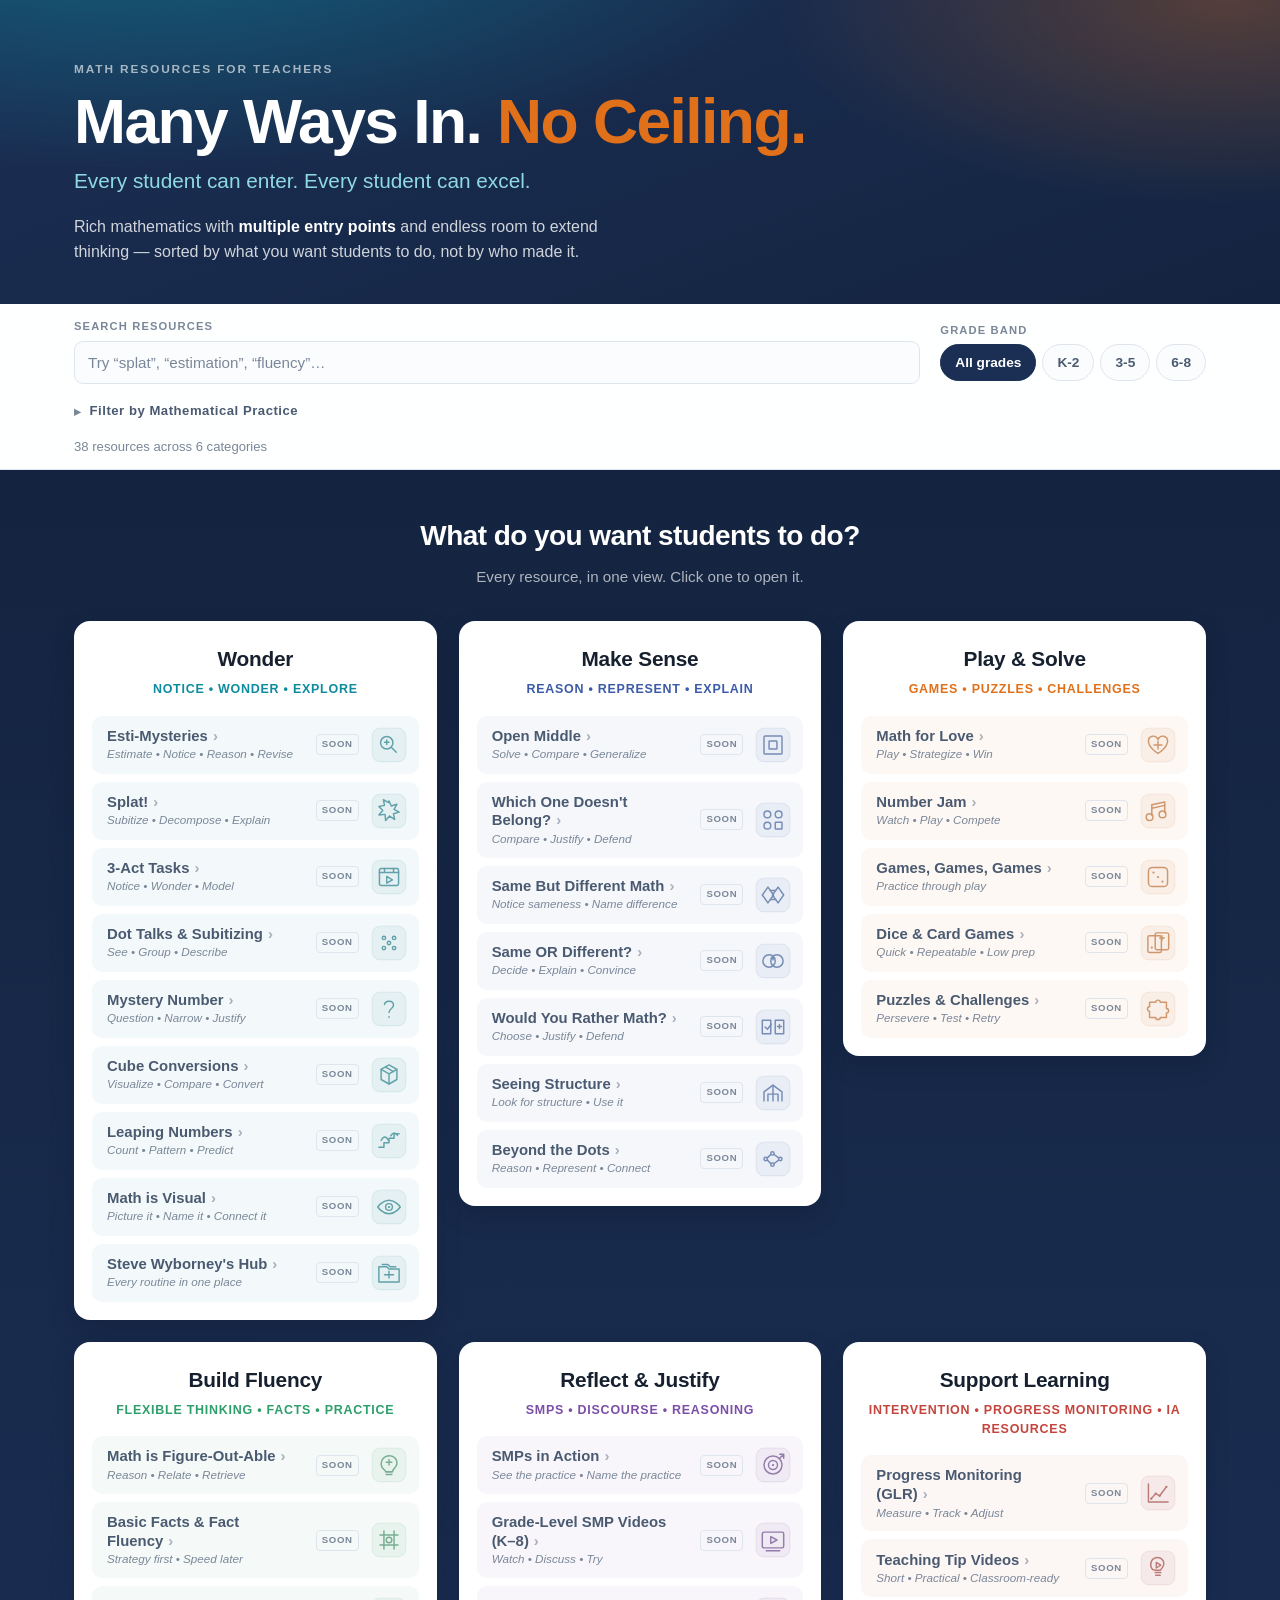
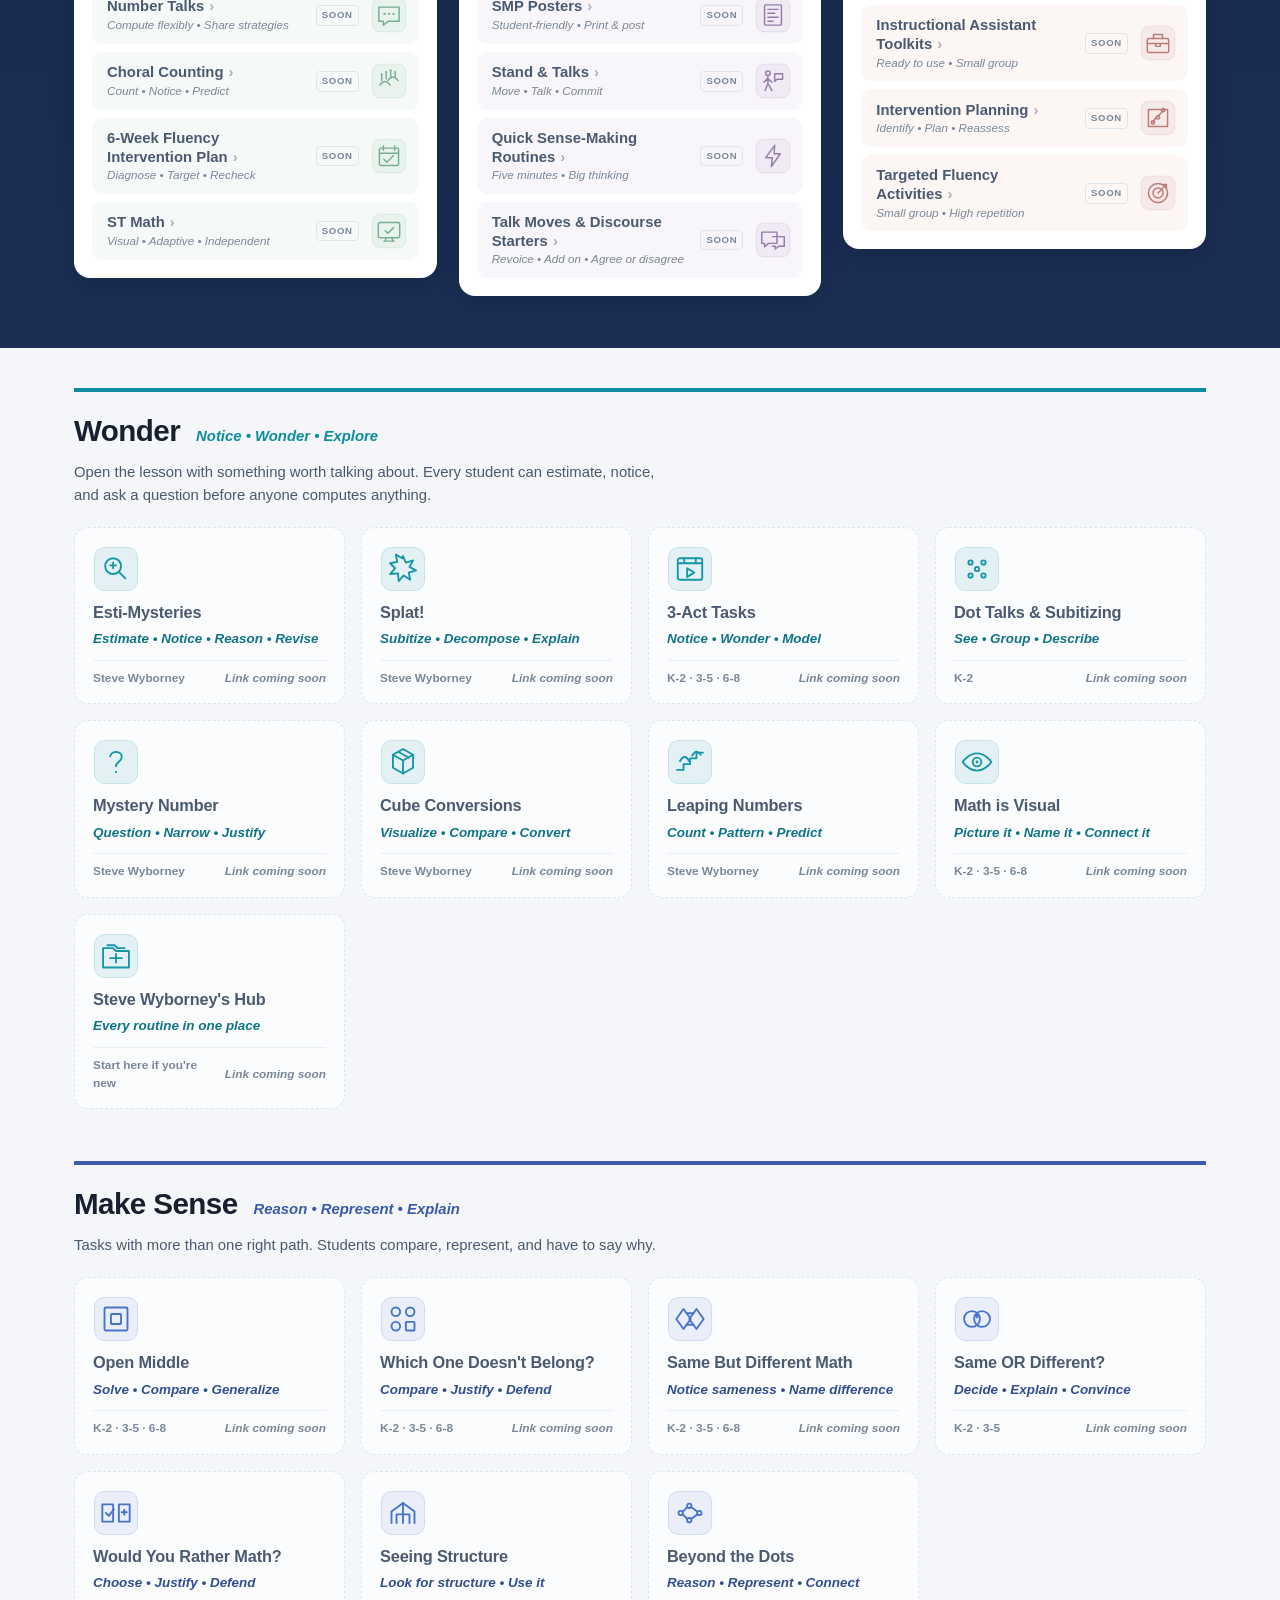
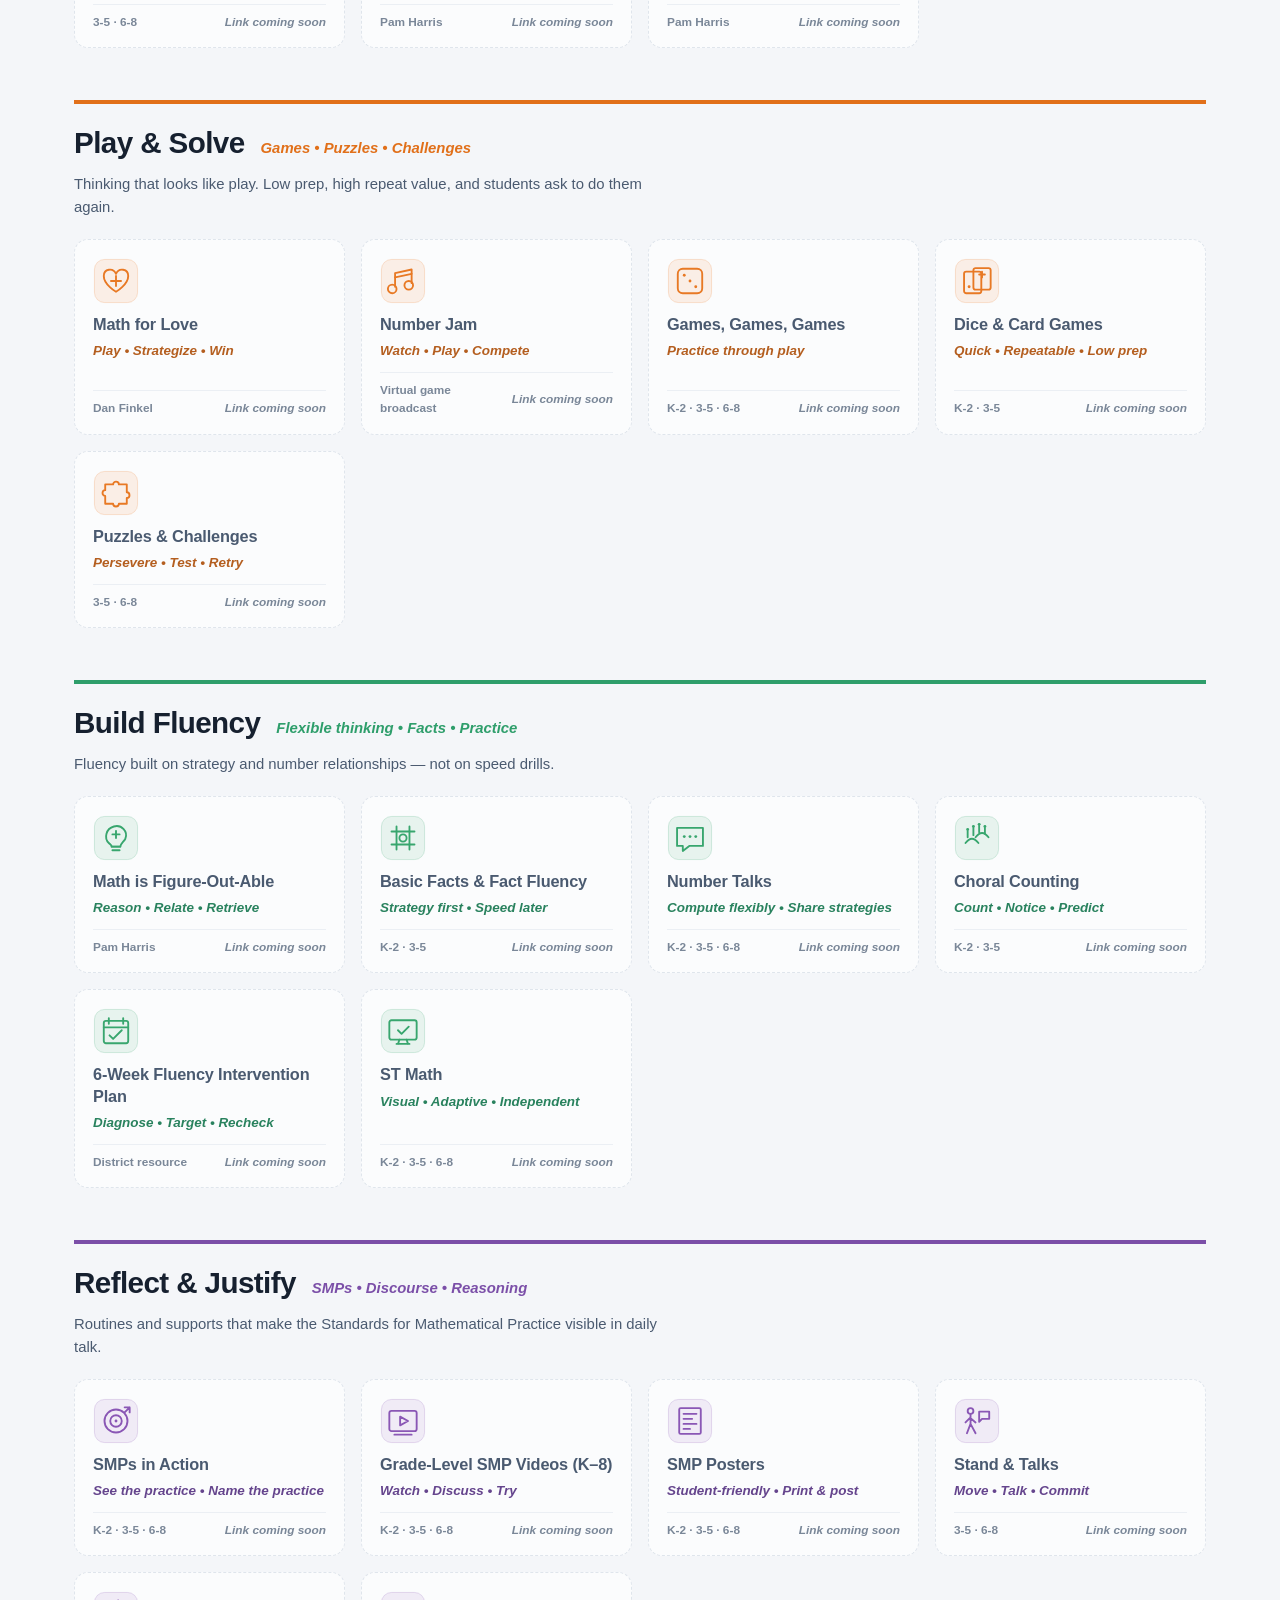
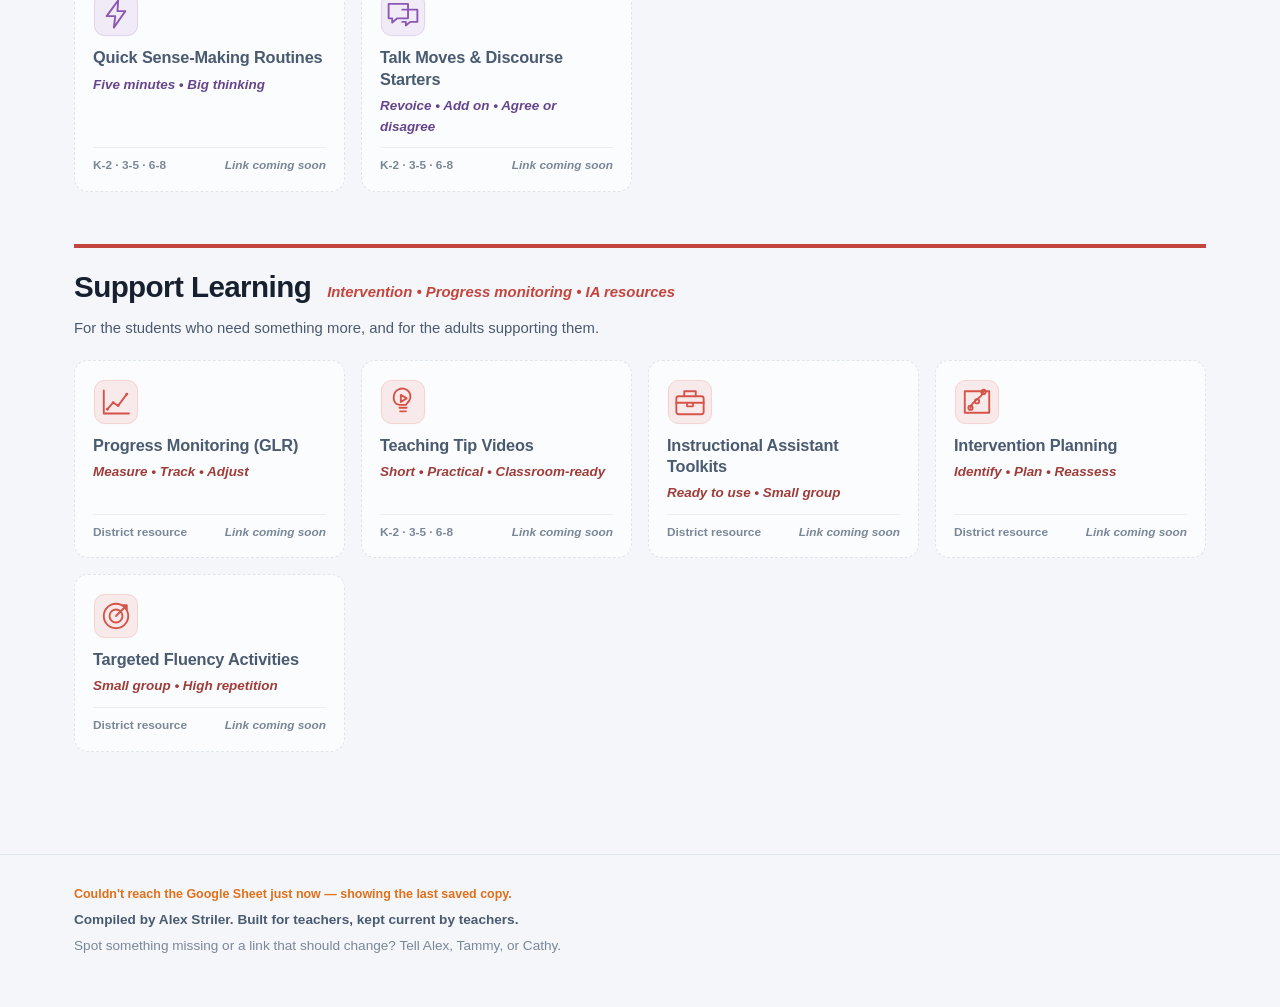
==== commit 94f73ec1: "New headline: Many Ways In. No Ceiling. States the principle directly instead of in jargon — multipl" ====
--- a/index.html
+++ b/index.html
@@ -3,8 +3,8 @@
 <head>
 <meta charset="utf-8">
 <meta name="viewport" content="width=device-width, initial-scale=1">
-<title>Low Floor · High Ceiling — Math Resources for Teachers</title>
-<meta name="description" content="Math routines, tasks, games and supports for K–8 teachers, organized by what you want students to do.">
+<title>Many Ways In. No Ceiling. — Math Resources for Teachers</title>
+<meta name="description" content="Rich mathematics every K–8 student can enter and every student can extend. Routines, tasks, games and supports, sorted by what you want students to do.">
 <link rel="stylesheet" href="assets/styles.css">
 <link rel="icon" href="data:image/svg+xml,<svg xmlns='http://www.w3.org/2000/svg' viewBox='0 0 100 100'><text y='.9em' font-size='90'>📐</text></svg>">
 </head>
@@ -15,9 +15,9 @@
 <header class="hero">
   <div class="wrap">
     <p class="hero__eyebrow">Math Resources for Teachers</p>
-    <h1 class="hero__title">Low Floor <span aria-hidden="true">·</span> High Ceiling</h1>
-    <p class="hero__sub">Rich tasks. Flexible thinking. Every learner.</p>
-    <p class="hero__lede">Everything here is sorted by <strong>what you want students to do</strong> &mdash; not by who made it. Pick a purpose, pick a card, go teach.</p>
+    <h1 class="hero__title">Many Ways In. <span class="hero__title-break"></span><span class="hero__title-accent">No Ceiling.</span></h1>
+    <p class="hero__sub">Every student can enter. Every student can excel.</p>
+    <p class="hero__lede">Rich mathematics with <strong>multiple entry points</strong> and endless room to extend thinking &mdash; sorted by what you want students to do, not by who made it.</p>
   </div>
 </header>
 
@@ -72,6 +72,11 @@
   </div>
 </main>
 
+<button type="button" class="backup" id="backup" hidden>
+  <span class="backup__arrow" aria-hidden="true">&uarr;</span>
+  <span>All categories</span>
+</button>
+
 <footer class="footer">
   <div class="wrap">
     <p class="footer__status" id="datastatus"></p>
--- a/assets/styles.css
+++ b/assets/styles.css
@@ -95,7 +95,15 @@
   font-size: clamp(2.1rem, 6vw, 3.9rem);
   font-weight: 800; letter-spacing: -.025em; line-height: 1.03;
 }
-.hero__title span { color: var(--orange); padding: 0 .06em; }
+/* The accent falls on the half about extending thinking, not on decoration. */
+.hero__title-accent { color: var(--orange); }
+
+.hero__title .hero__title-break { display: inline; }
+/* Break between the two sentences once the line gets tight, so it never
+   splits mid-sentence. */
+@media (max-width: 720px) {
+  .hero__title .hero__title-break { display: block; height: 0; }
+}
 
 .hero__sub {
   margin: 10px 0 0;
@@ -204,7 +212,7 @@
 
 .option__badge {
   flex: none;
-  width: 34px; height: 34px;
+  width: 36px; height: 36px;
   display: grid; place-items: center;
   font-size: 1.05rem; line-height: 1;
   border-radius: 50%;
@@ -212,12 +220,20 @@
   border: 1px solid color-mix(in srgb, var(--cat) 30%, transparent);
 }
 
+/* The drawn icons carry their own rounded tile and colour, so they replace the
+   badge chrome rather than sitting inside it. */
+.option__badge--art {
+  background: none;
+  border: 0;
+  border-radius: 0;
+}
+
 /* Waiting on a link — still listed and still clickable, just visibly not
    finished yet. Every row looks like this until the URLs land in the Sheet. */
 .option--pending { background: color-mix(in srgb, var(--cat) 5%, var(--surface)); }
 .option--pending .option__name { color: var(--ink-soft); }
 .option--pending .option__caret { opacity: .45; }
-.option--pending .option__badge { filter: grayscale(.35); opacity: .82; }
+.option--pending .option__badge { filter: grayscale(.4); opacity: .8; }
 
 .option__soon {
   flex: none;
@@ -413,6 +429,11 @@
   border: 1px solid color-mix(in srgb, var(--cat, var(--teal)) 24%, transparent);
 }
 
+.card__icon--art {
+  background: none;
+  border: 0;
+}
+
 .card__title {
   margin: 0;
   font-size: 1.02rem; font-weight: 700; letter-spacing: -.01em;
@@ -491,6 +512,36 @@
   font: inherit; font-size: inherit; font-weight: 700;
   background: none; border: 0; padding: 0;
   color: var(--orange); cursor: pointer; text-decoration: underline;
+}
+
+/* ---------- Back-up button -------------------------------------------------
+   The page is long, and on a phone a jump you can't reverse is a trap. This
+   appears the moment the directory scrolls out of reach.
+   -------------------------------------------------------------------------- */
+
+.backup {
+  position: fixed;
+  right: 18px;
+  bottom: calc(18px + env(safe-area-inset-bottom, 0px));
+  z-index: 60;
+  display: inline-flex; align-items: center; gap: 8px;
+  padding: 12px 18px;
+  border: 0; border-radius: 999px;
+  background: var(--navy);
+  color: #fff;
+  font: inherit; font-size: .875rem; font-weight: 700;
+  cursor: pointer;
+  box-shadow: 0 4px 10px rgba(10,20,40,.24), 0 12px 28px rgba(10,20,40,.28);
+  transition: transform .14s ease, background .14s ease;
+}
+.backup:hover { background: var(--teal); transform: translateY(-2px); }
+.backup[hidden] { display: none; }
+
+.backup__arrow { font-size: 1rem; line-height: 1; }
+
+@media (prefers-color-scheme: dark) {
+  .backup { background: var(--teal); color: #06222A; }
+  .backup:hover { background: #14A8BD; }
 }
 
 /* ---------- Footer -------------------------------------------------------- */
@@ -519,10 +570,22 @@
   .grid { grid-template-columns: 1fr; gap: 10px; }
   .section { margin-bottom: 40px; }
   .card { padding: 14px 15px 12px; gap: 8px; }
+  /* Room so the fixed button never sits on top of the last of the footer. */
+  .footer { padding-bottom: 110px; }
+
+  .backup {
+    left: 16px; right: 16px;
+    bottom: calc(14px + env(safe-area-inset-bottom, 0px));
+    justify-content: center;
+    padding: 15px 18px;
+    font-size: .95rem;
+  }
+
   .directory { padding: 32px 0 38px; }
   .directory__grid { grid-template-columns: 1fr; gap: 16px; }
   .panel { padding: 18px 14px 14px; }
   .card__icon { width: 38px; height: 38px; font-size: 1.2rem; border-radius: 9px; }
+  .option__badge { width: 34px; height: 34px; }
 }
 
 /* ---------- Print --------------------------------------------------------- */
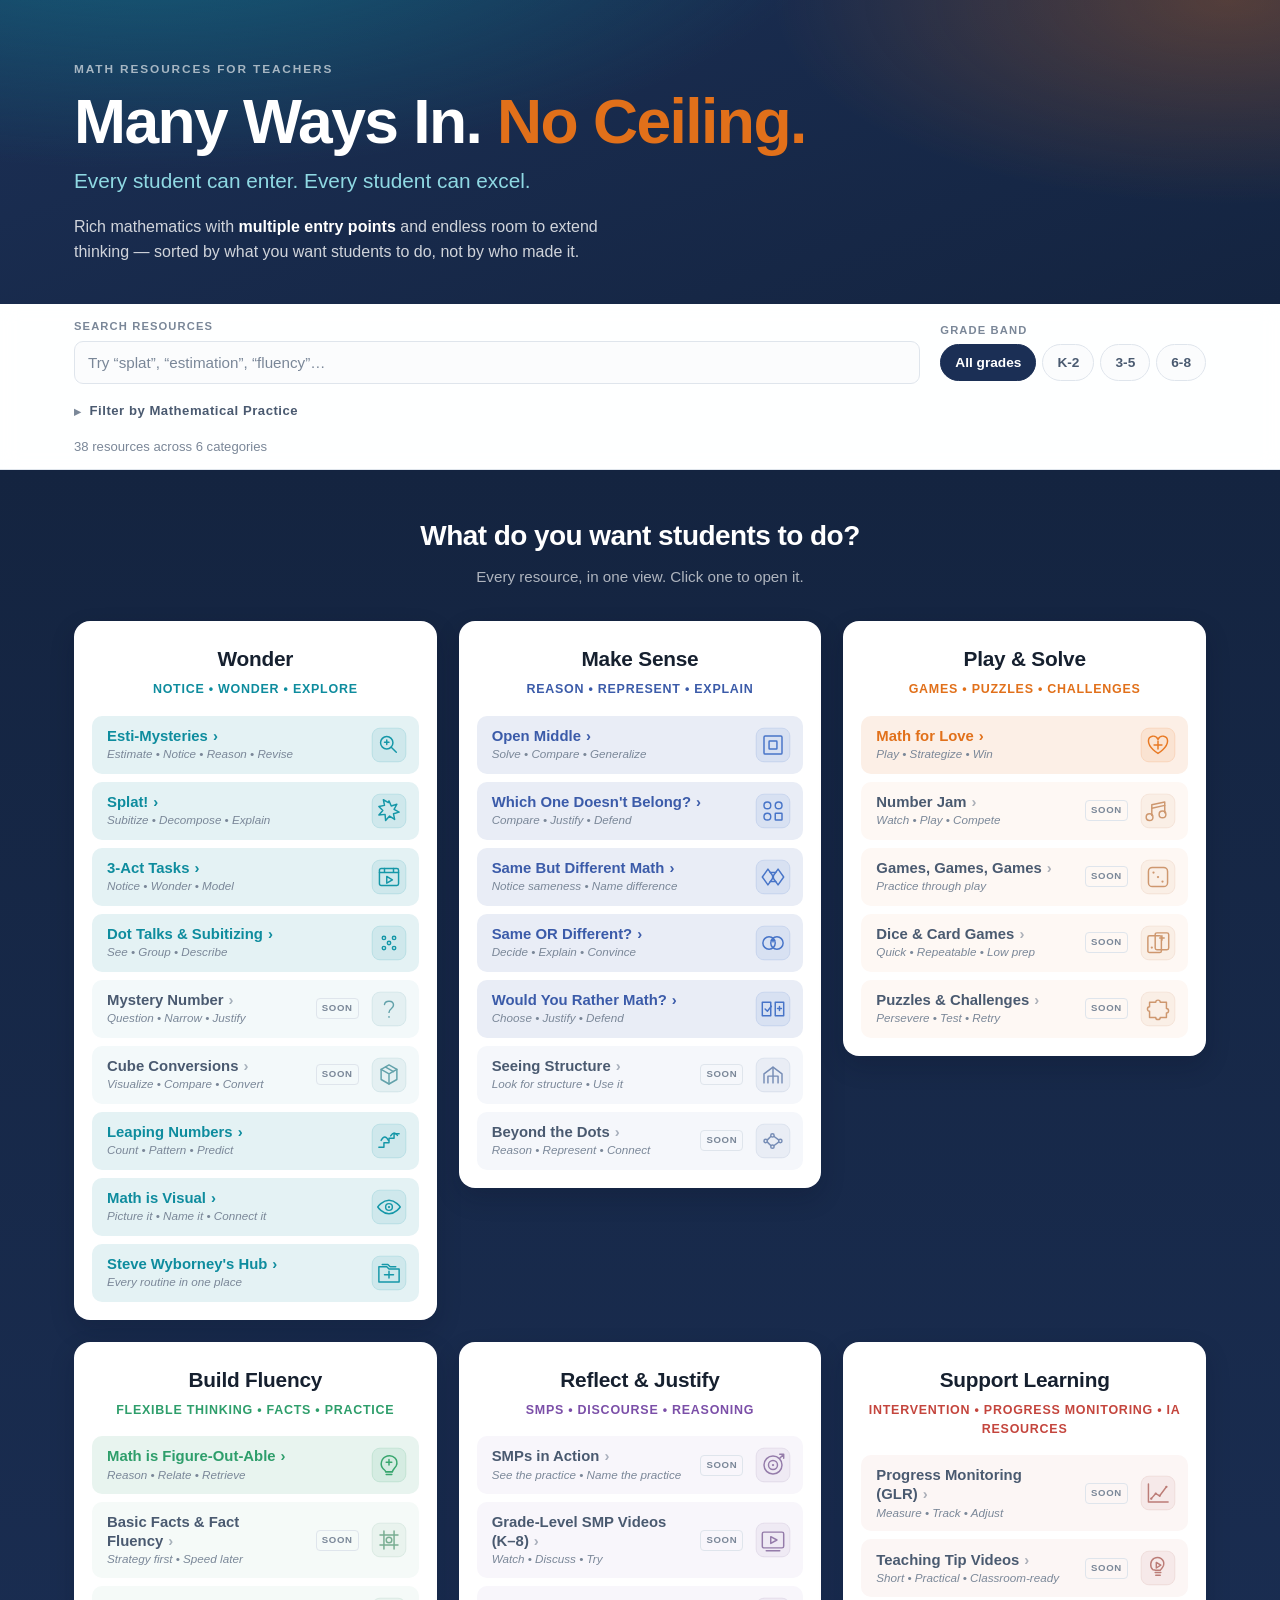
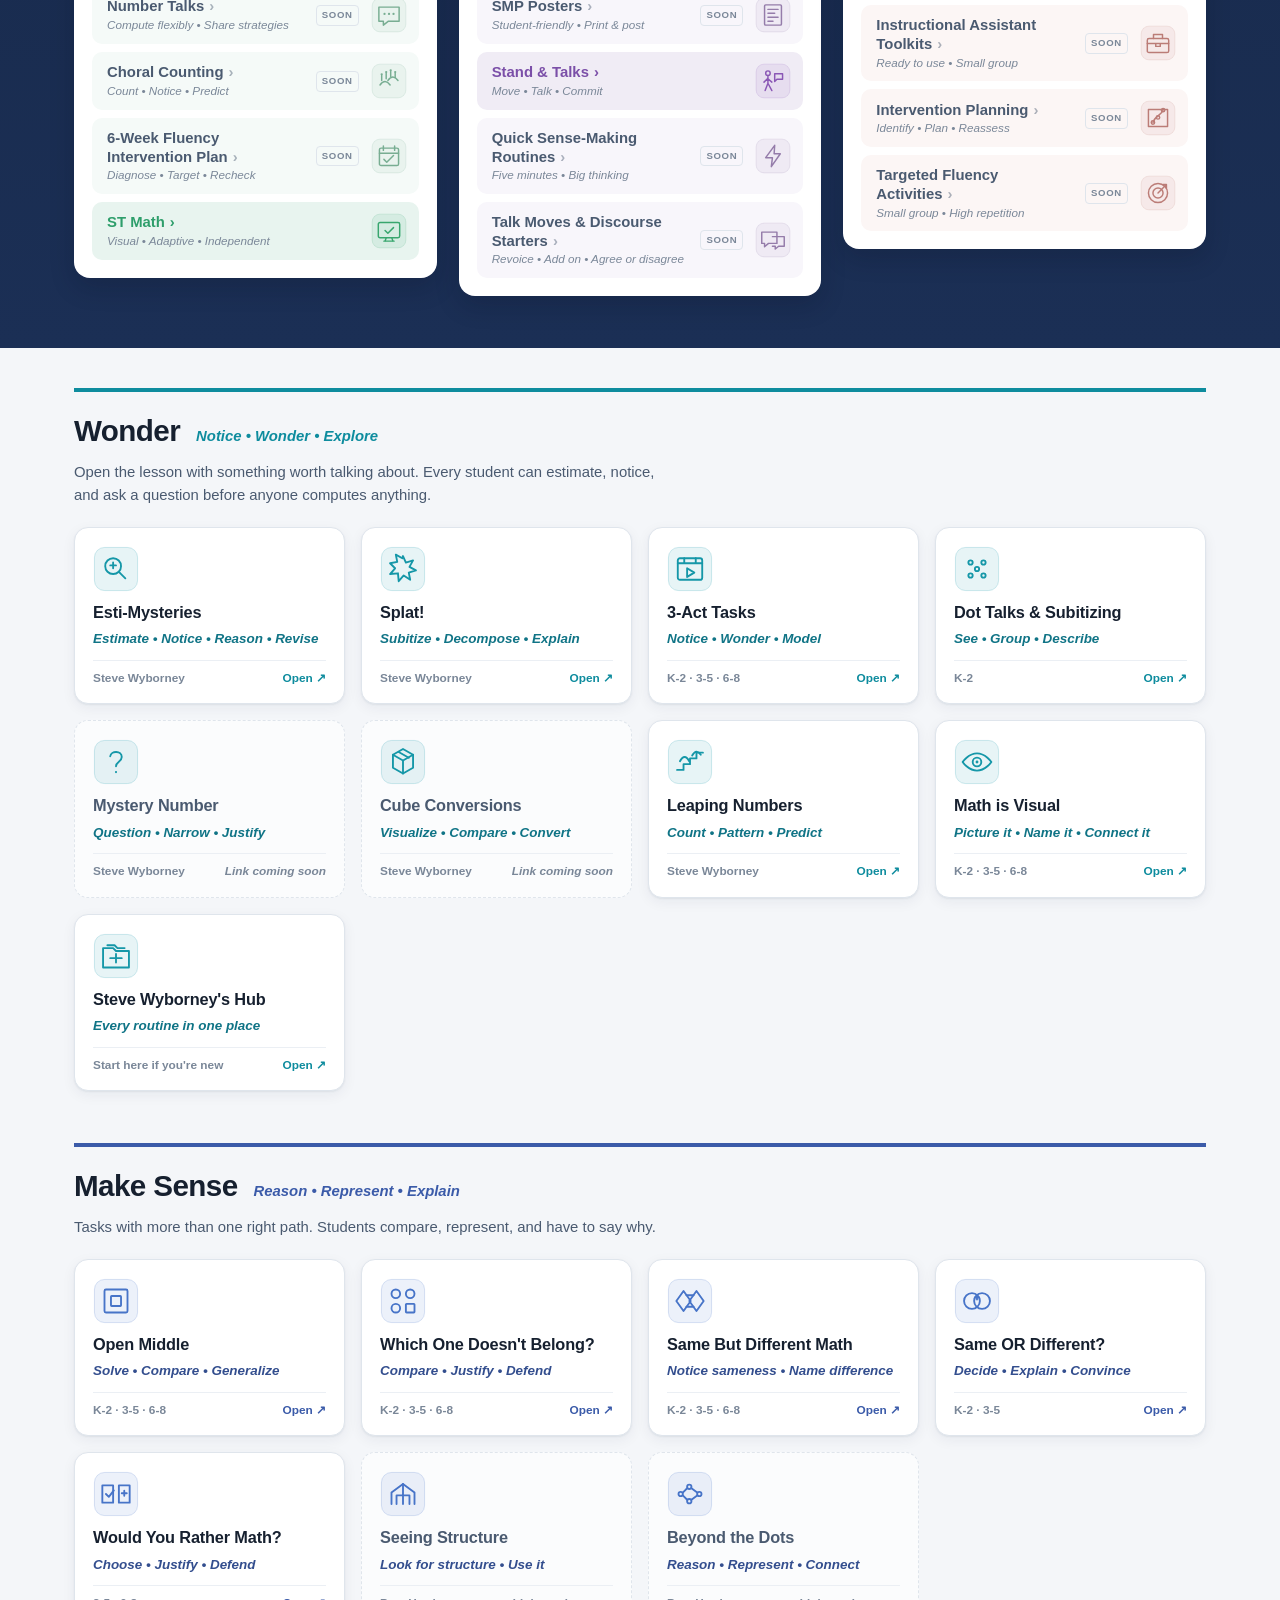
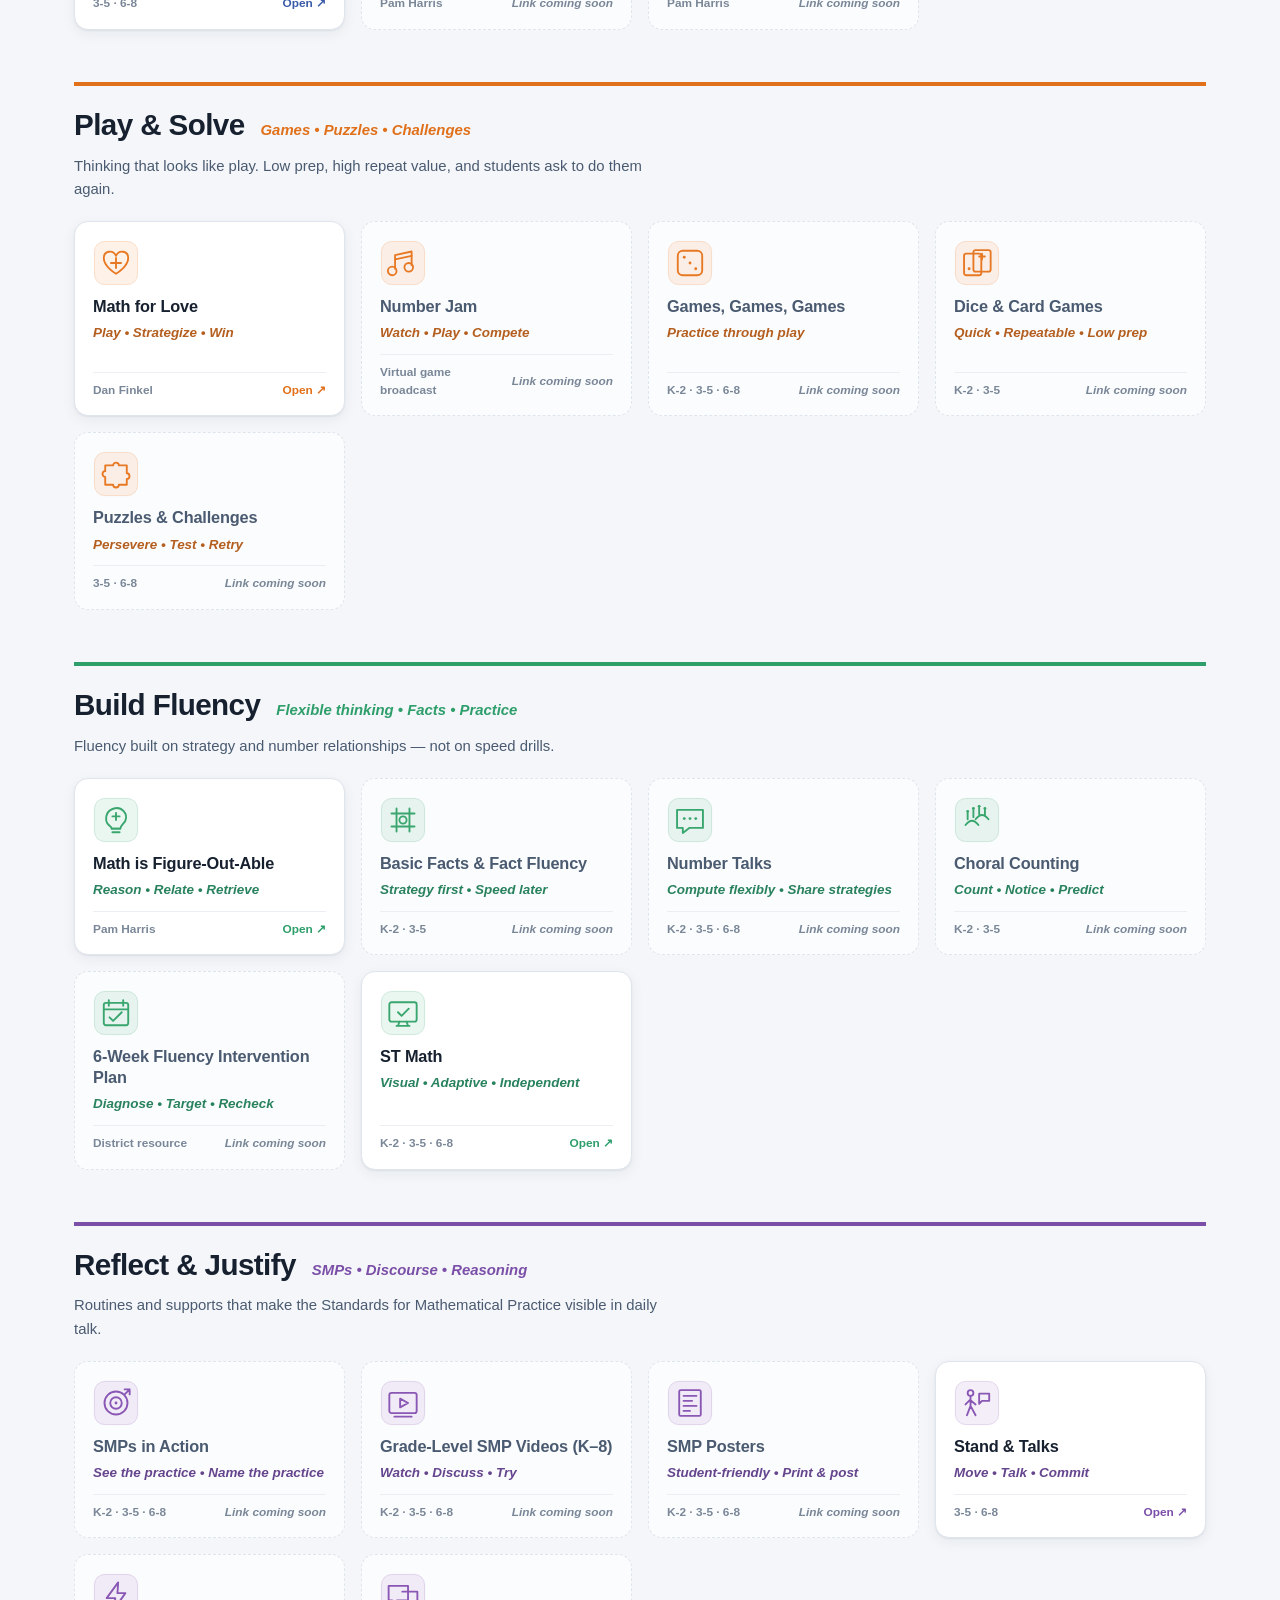
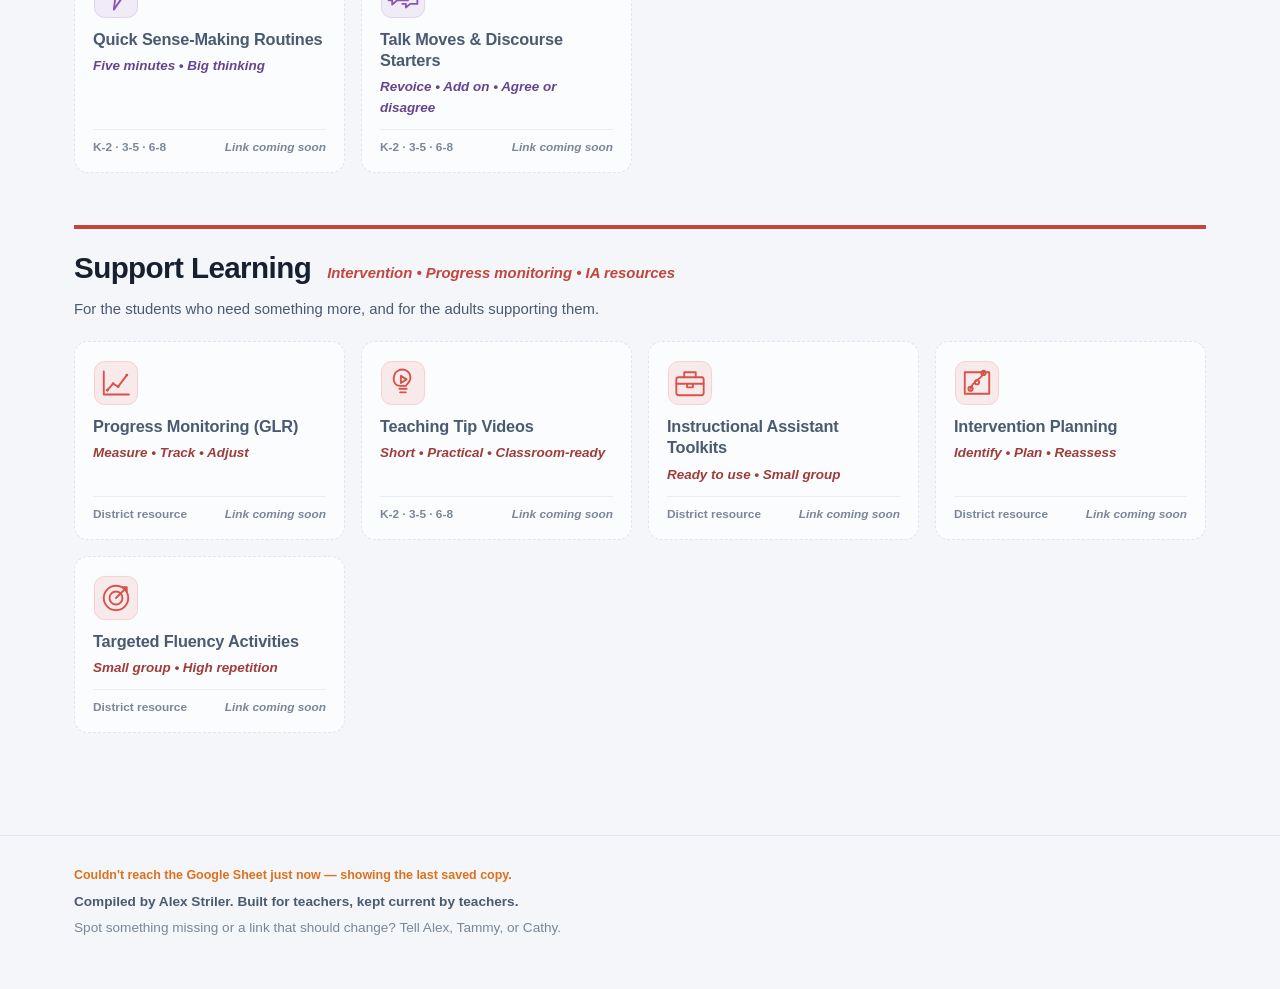
==== commit 36d3af48: "Restore index.html and embed.html — they had been truncated to 0 bytes A cache-version bump written " ====
--- a/index.html
+++ b/index.html
@@ -5,7 +5,7 @@
 <meta name="viewport" content="width=device-width, initial-scale=1">
 <title>Many Ways In. No Ceiling. — Math Resources for Teachers</title>
 <meta name="description" content="Rich mathematics every K–8 student can enter and every student can extend. Routines, tasks, games and supports, sorted by what you want students to do.">
-<link rel="stylesheet" href="assets/styles.css">
+<link rel="stylesheet" href="assets/styles.css?v=6">
 <link rel="icon" href="data:image/svg+xml,<svg xmlns='http://www.w3.org/2000/svg' viewBox='0 0 100 100'><text y='.9em' font-size='90'>📐</text></svg>">
 </head>
 <body>
@@ -85,7 +85,7 @@
   </div>
 </footer>
 
-<script src="data/fallback.js"></script>
-<script src="assets/app.js"></script>
+<script src="data/fallback.js?v=6"></script>
+<script src="assets/app.js?v=6"></script>
 </body>
 </html>
--- a/assets/styles.css
+++ b/assets/styles.css
@@ -304,7 +304,7 @@
   background: var(--navy); border-color: var(--navy); color: #fff;
 }
 @media (prefers-color-scheme: dark) {
-  .chip[aria-pressed="true"] { background: var(--teal); border-color: var(--teal); color: #06222A; }
+  body:not(.is-embed) .chip[aria-pressed="true"] { background: var(--teal); border-color: var(--teal); color: #06222A; }
 }
 
 .chips--smp .chip { padding: 6px 12px; font-size: .82rem; }
@@ -607,3 +607,37 @@
   *, *::before, *::after { transition: none !important; animation: none !important; }
   a.card:hover { transform: none; }
 }
+
+/* ---------- Embedded mode --------------------------------------------------
+   embed.html, for dropping into Google Sites or any other host page. The host
+   supplies the heading, so this trims to just the filters and the directory.
+   -------------------------------------------------------------------------- */
+
+.is-embed .directory { padding: 26px 0 34px; }
+.is-embed .directory__heading { font-size: clamp(1.15rem, 2.6vw, 1.45rem); }
+.is-embed .directory__sub { margin-bottom: 24px; }
+.is-embed .controls { position: static; }
+.is-embed .footer { margin-top: 0; padding: 18px 0 22px; }
+
+/* Nothing to click through to in an embed, so a pending row is plain text. */
+.is-embed .option--pending { cursor: default; }
+.is-embed .option--pending:hover { transform: none; }
+
+/* The host page for an embed (Google Sites, a district page) is light, so keep
+   the panel light for every viewer rather than dropping a dark slab into a
+   white page. Redefining the tokens on body beats the :root dark-mode block.
+   The standalone site still follows the viewer's theme. */
+body.is-embed {
+  --bg:          #F4F6F9;
+  --surface:     #FFFFFF;
+  --surface-alt: #FBFCFD;
+  --ink:         #16202F;
+  --ink-soft:    #4A5A70;
+  --ink-faint:   #7A8798;
+  --line:        #DFE5EC;
+  --line-soft:   #EBEFF4;
+  --navy:        #1B2F55;
+  --navy-deep:   #142440;
+  --shadow:      0 1px 2px rgba(20, 36, 64, .06), 0 4px 14px rgba(20, 36, 64, .06);
+  --shadow-lift: 0 4px 8px rgba(20, 36, 64, .09), 0 14px 30px rgba(20, 36, 64, .12);
+}
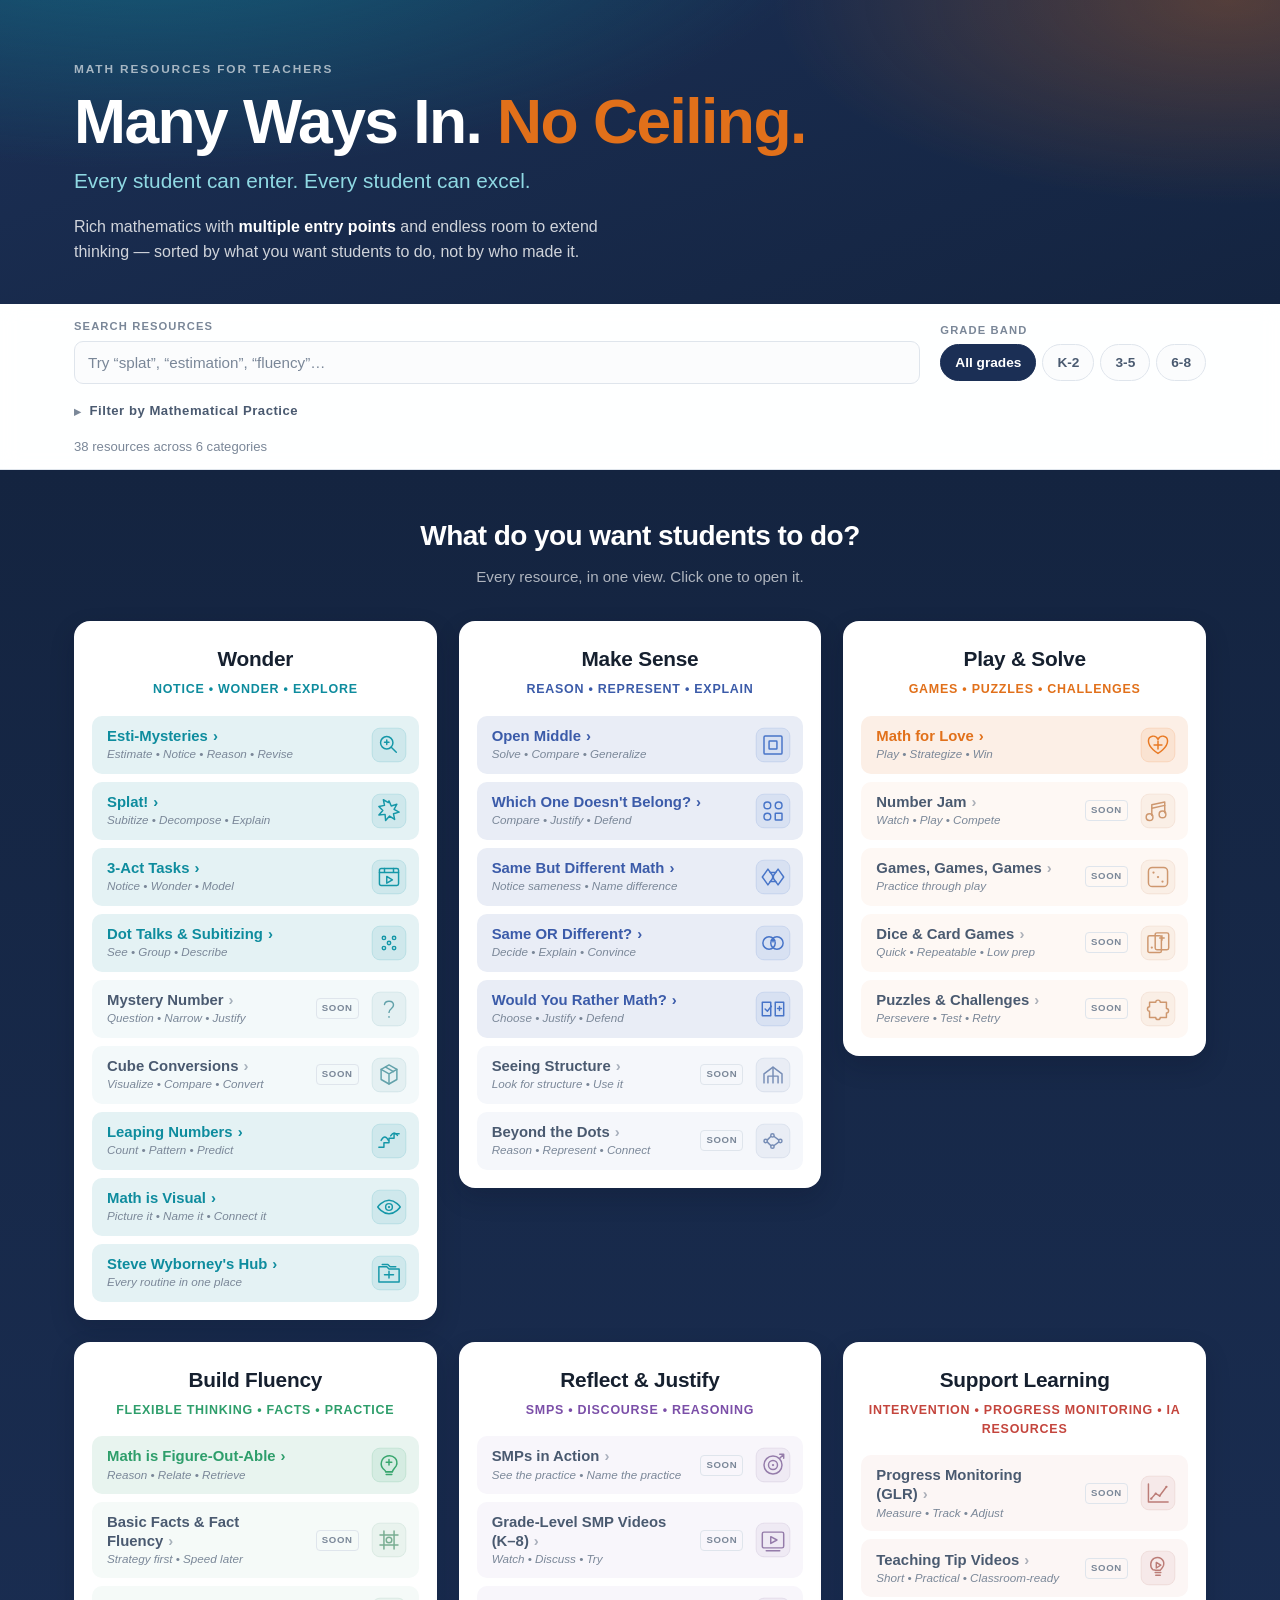
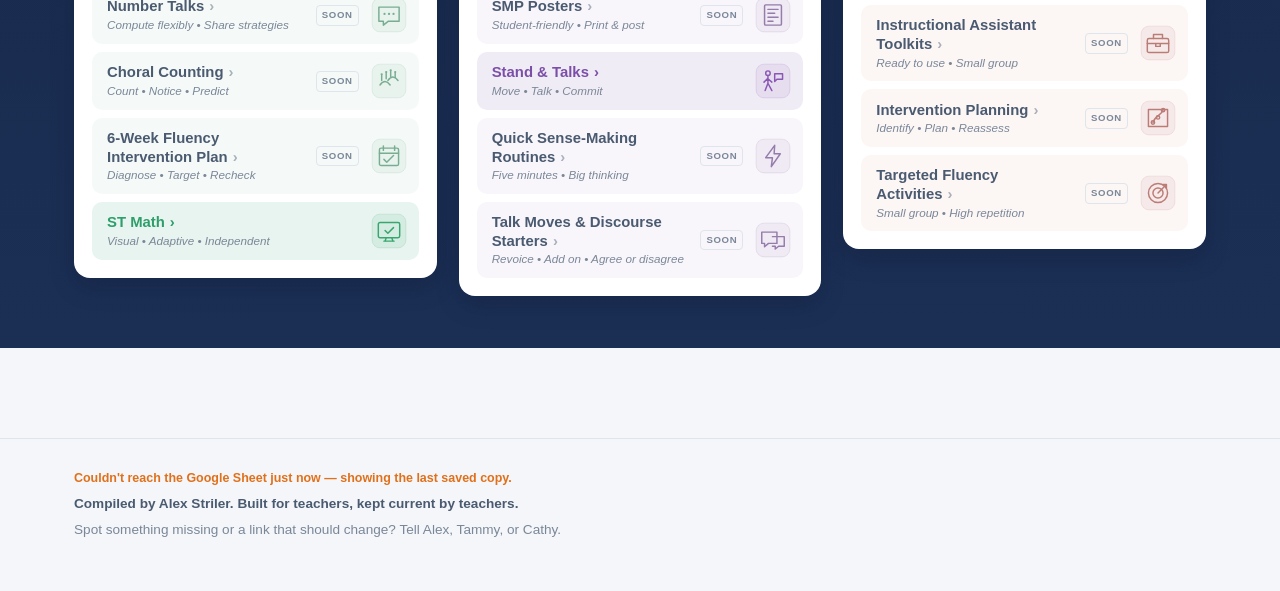
==== commit ec01e1b1: "Remove the duplicate card sections and the embed's filter bar Every resource appeared twice — a dire" ====
--- a/index.html
+++ b/index.html
@@ -5,7 +5,7 @@
 <meta name="viewport" content="width=device-width, initial-scale=1">
 <title>Many Ways In. No Ceiling. — Math Resources for Teachers</title>
 <meta name="description" content="Rich mathematics every K–8 student can enter and every student can extend. Routines, tasks, games and supports, sorted by what you want students to do.">
-<link rel="stylesheet" href="assets/styles.css?v=6">
+<link rel="stylesheet" href="assets/styles.css?v=7">
 <link rel="icon" href="data:image/svg+xml,<svg xmlns='http://www.w3.org/2000/svg' viewBox='0 0 100 100'><text y='.9em' font-size='90'>📐</text></svg>">
 </head>
 <body>
@@ -63,8 +63,6 @@
 
 <main id="main">
   <div class="wrap">
-    <div id="sections"></div>
-
     <p class="noresults" id="noresults" hidden>
       Nothing matches those filters yet.
       <button type="button" class="linkbtn" id="noresults-clear">Clear them and start over</button>
@@ -85,7 +83,7 @@
   </div>
 </footer>
 
-<script src="data/fallback.js?v=6"></script>
-<script src="assets/app.js?v=6"></script>
+<script src="data/fallback.js?v=7"></script>
+<script src="assets/app.js?v=7"></script>
 </body>
 </html>
